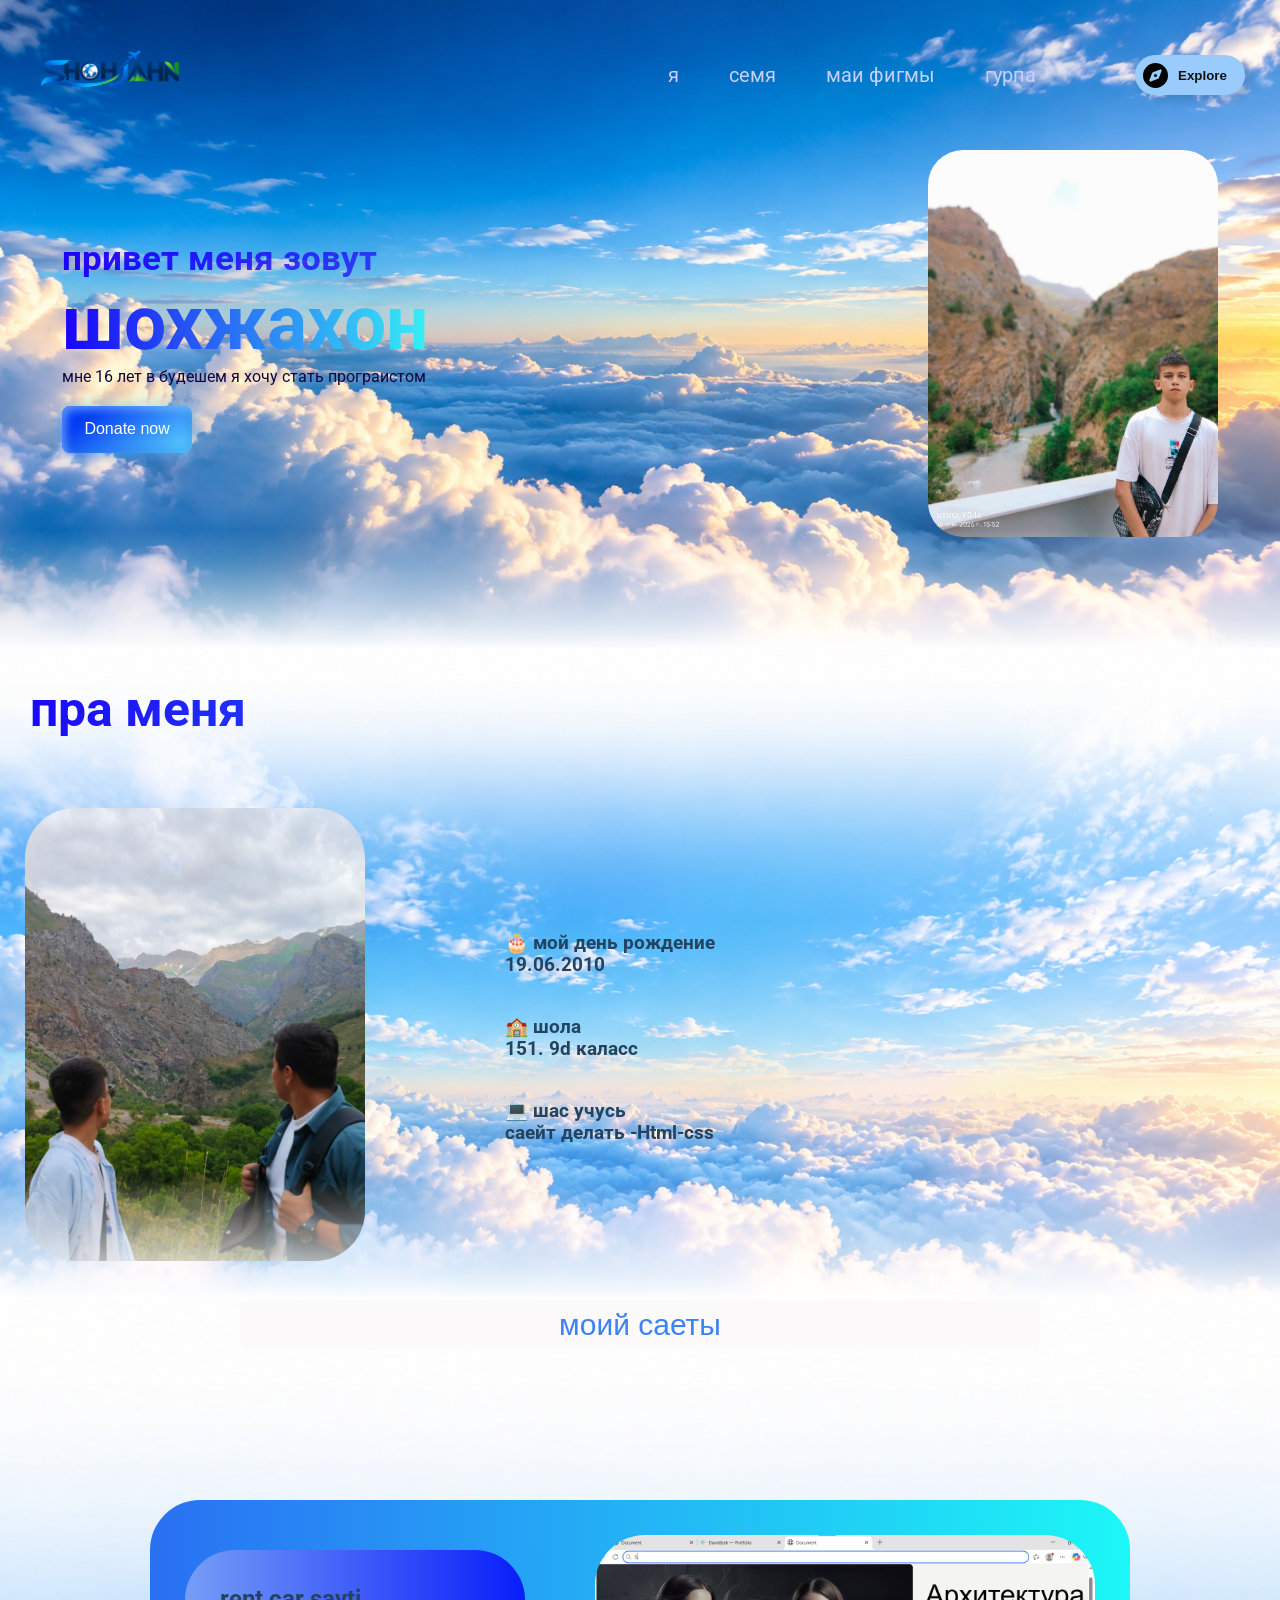
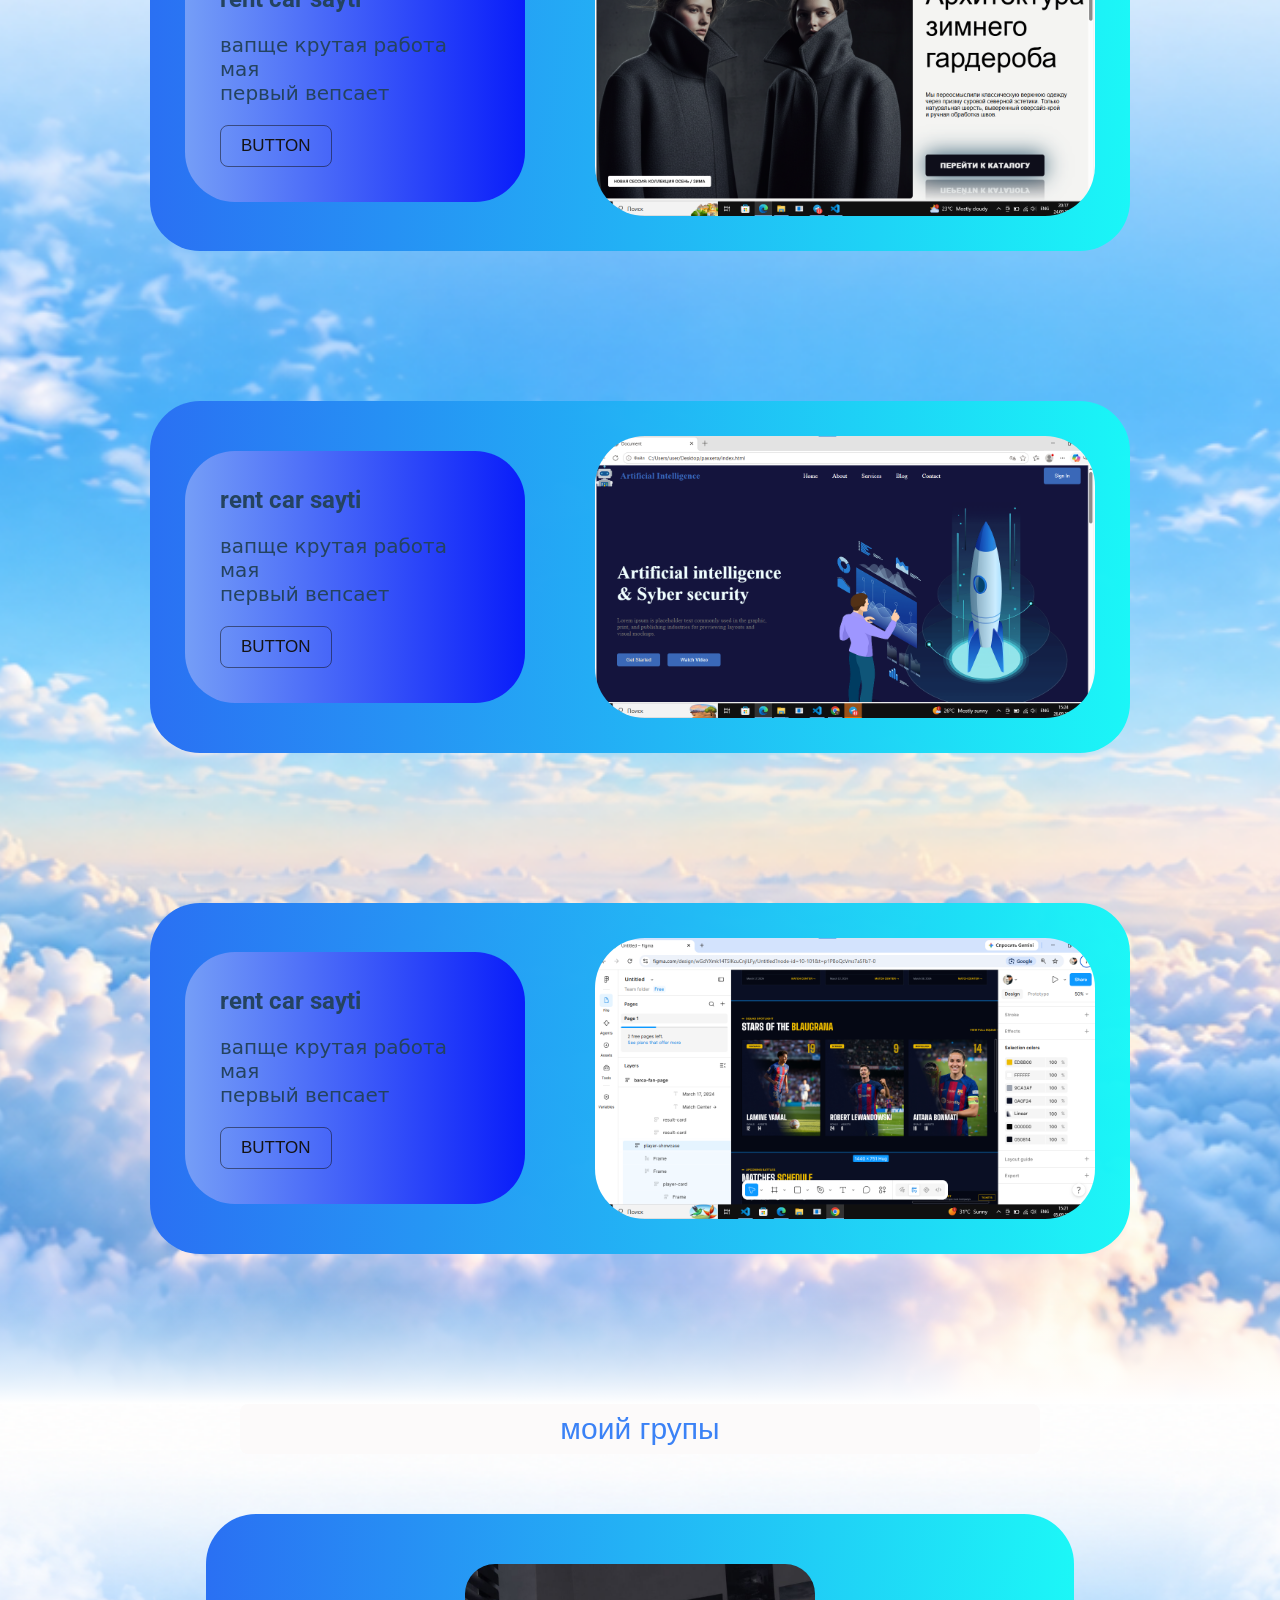
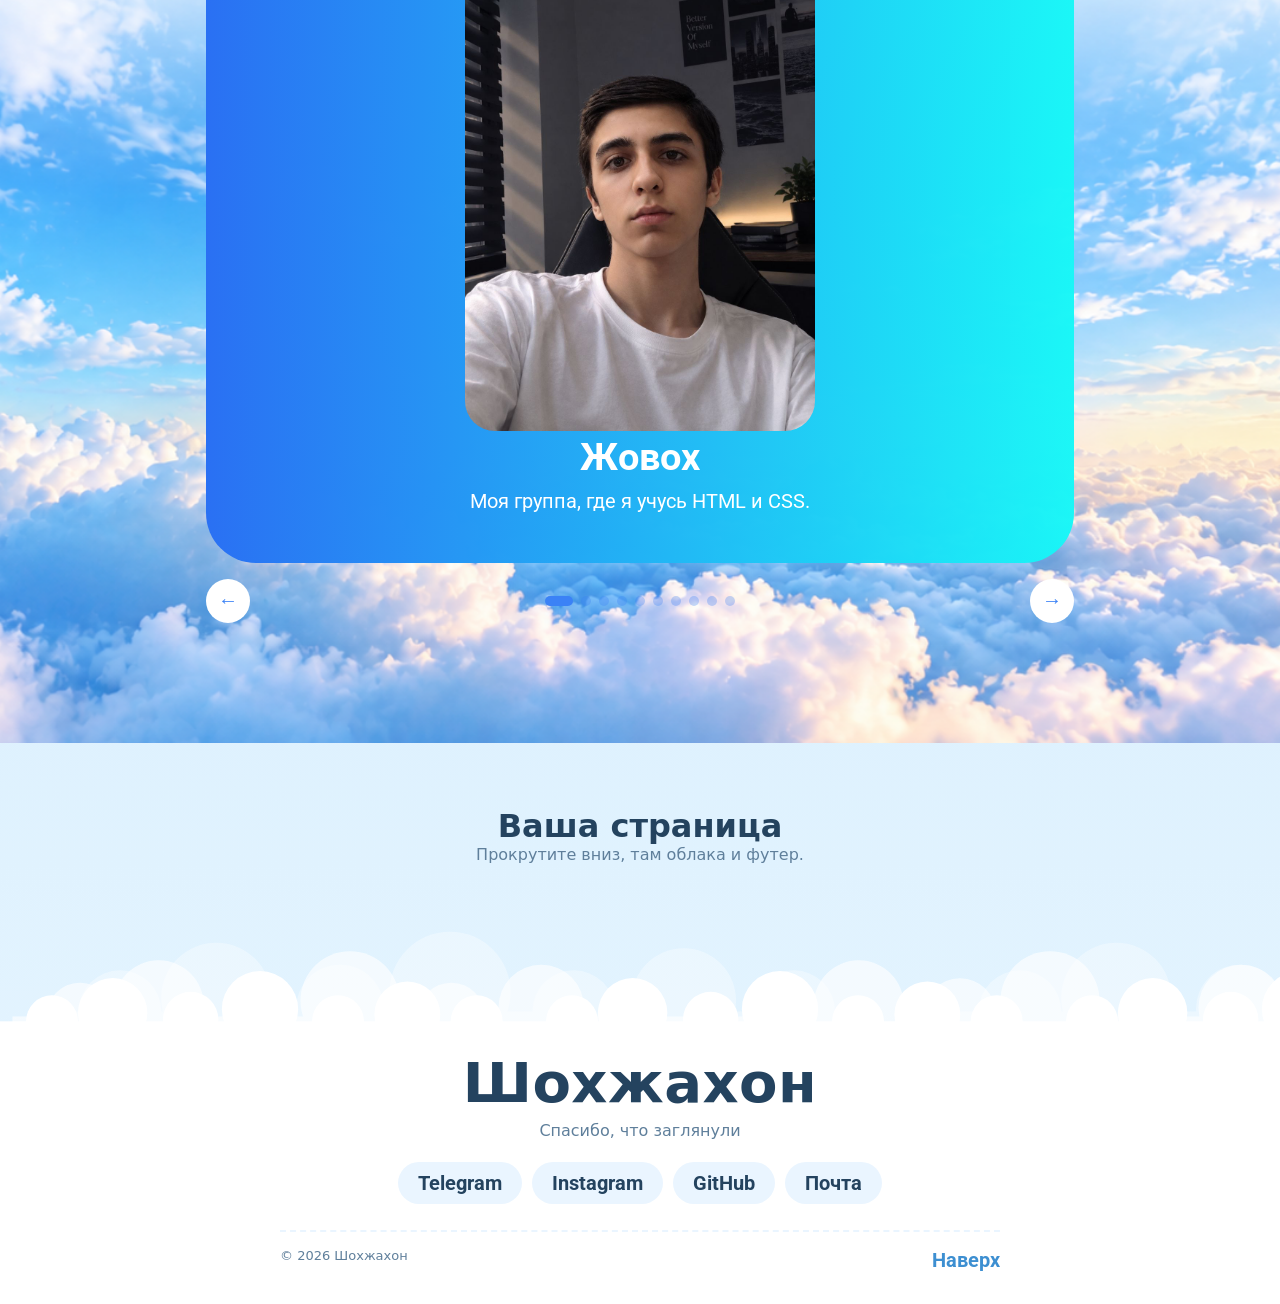
==== index.html @ 68c16353 "file" ====
<!doctype html>
<html lang="en">
  <head>
    <meta charset="UTF-8" />
    <meta name="viewport" content="width=device-width, initial-scale=1.0" />
    <title>Document</title>
    <link rel="stylesheet" href="./main.css" />
    <link rel="preconnect" href="https://fonts.googleapis.com" />
    <link rel="preconnect" href="https://fonts.gstatic.com" crossorigin />
    <link
      href="https://fonts.googleapis.com/css2?family=Basic&family=Montserrat:ital,wght@0,100..900;1,100..900&family=Roboto:ital,wght@0,100..900;1,100..900&family=Rubik:ital,wght@0,300..900;1,300..900&family=Tagesschrift&display=swap"
      rel="stylesheet"
    />
    <link href="https://unpkg.com/aos@2.3.1/dist/aos.css" rel="stylesheet" />
  </head>
  <body>
    <div class="fon">
      <header>
        <nav class="nav">
          <div class="contoiner">
            <div class="hdr__wrp">
              <img
                class="img__logo"
                src="./imges/ChatGPT Image 15 сент. 2026 г., 16_01_28.png"
                alt=""
              />
              <ul class="ul__wrp">
                <li><a href="#">я</a></li>
                <li><a href="#">семя</a></li>
                <li><a href="#">маи фигмы</a></li>
                <li><a href="#">гурпа</a></li>
              </ul>
              <!-- From Uiverse.io by vinodjangid07 -->
              <button class="btn">
                <svg
                  class="svgIcon"
                  viewBox="0 0 512 512"
                  height="1em"
                  xmlns="http://www.w3.org/2000/svg"
                >
                  <path
                    d="M256 512A256 256 0 1 0 256 0a256 256 0 1 0 0 512zm50.7-186.9L162.4 380.6c-19.4 7.5-38.5-11.6-31-31l55.5-144.3c3.3-8.5 9.9-15.1 18.4-18.4l144.3-55.5c19.4-7.5 38.5 11.6 31 31L325.1 306.7c-3.2 8.5-9.9 15.1-18.4 18.4zM288 256a32 32 0 1 0 -64 0 32 32 0 1 0 64 0z"
                  ></path>
                </svg>
                Explore
              </button>
            </div>
          </div>
        </nav>
      </header>
      <section>
        <div class="contoiner">
          <div class="hero">
            <div>
              <h2 class="h2_wrp">привет меня зовут</h2>
              <h1 class="h1_wrp">шохжахон</h1>
              <p class="p-r">мне 16 лет в будешем я хочу стать програистом</p>
              <!-- From Uiverse.io by Allyhere -->
              <button class="btn-donate">Donate now</button>
            </div>
            <div>
              <img class="ibg" src="./imges/bbbb.jpg" alt="" />
            </div>
          </div>
        </div>
      </section>
    </div>
    <section class="fon1">
      <div class="contoiner">
        <h1 class="wrp__h1">пра меня</h1>
        <div class="hero_wrp">
          <div>
            <img class="gh" src="./imges/kkkk.jpg" alt="" />
          </div>
          <div>
            <h2 class="wrp__h2" data-aos="fade-left">
              Привет! Меня зовут шохжахон, я ученик 10-д класса 151 школы.
              <br />
              Уже 3 месяца учусь программированию на PDP Junior и мечтаю <br />
              в будущем стать профессиональным программистом.
            </h2>
            <h3 class="pr" data-aos="fade-left">
              🎂 мой день рождение <br />
              19.06.2010
            </h3>
            <h3 class="pr" data-aos="fade-left">
              🏫 шола <br />
              151. 9d каласс
            </h3>
            <h3 class="pr" data-aos="fade-left">
              💻 шас учусь <br />
              саейт делать -Html-css
            </h3>
          </div>
        </div>
      </div>
    </section>
    <section class="fon2">
      <div class="contoiner">
        <center>
          <button class="h1__gg">моий саеты</button>
        </center>
        <div class="card1">
          <div class="fon8">
            <h2 class="h2__gg">rent car sayti</h2>
            <p class="p__rr">
              вапще крутая работа мая <br />
              первый вепсает
            </p>
            <!-- From Uiverse.io by zjssun -->
            <button class="btn2">Button</button>
          </div>
          <img class="img_k" src="./imges/ggggg.png" alt="" />
        </div>
        <div class="card1">
          <div class="fon8">
            <h2 class="h2__gg">rent car sayti</h2>
            <p class="p__rr">
              вапще крутая работа мая <br />
              первый вепсает
            </p>
            <!-- From Uiverse.io by zjssun -->
            <button class="btn2">Button</button>
          </div>
          <img class="img_k" src="./imges/hhh.png" alt="" />
        </div>
        <div class="card1">
          <div class="fon8">
            <h2 class="h2__gg">rent car sayti</h2>
            <p class="p__rr">
              вапще крутая работа мая <br />
              первый вепсает
            </p>
            <!-- From Uiverse.io by zjssun -->
            <button class="btn2">Button</button>
          </div>
          <img class="img_k" src="./imges/pppppp.png" alt="" />
        </div>
      </div>
    </section>
    <section class="fon3">
      <div class="contoiner">
        <div>
          <center>
            <button class="h1__gg">моий групы</button>
          </center>
        </div>

        <!-- СЛАЙДЕР -->
        <div class="grp" role="region" aria-label="Мои группы">
          <div class="grp-view" id="grpView">
            <div class="grp-track" id="grpTrack">
              <div class="grp-slide">
                <center>
                  <img class="img__pp" src="./imges/ggg.jpg" alt="" />

                  <h2>Жовох</h2>
                  <p>Моя группа, где я учусь HTML и CSS.</p>
                </center>
              </div>
              <div class="grp-slide">
                <center>
                  <img class="img__pp" src="./imges/iiiii.jpg" alt="" />
                  <h2>мухамадали</h2>
                  <p>Короткое опис</p>
                </center>
              </div>
              <div class="grp-slide">
                <center>
                  <img
                    class="img__pp"
                    src="./imges/IMG_20260926_154338.jpg"                    alt=""
                  />
                  <h2>довудбек</h2>
                  <p>Короткое описание группы.</p>
                </center>
              </div>

              <div class="grp-slide">
                <center>
                  <img
                    class="img__pp"
                    src="./imges/IMG_20260926_154706.jpg"
                    alt=""
                  />
                  <h2>шохрух</h2>
                  <p>Короткое описание группы.</p>
                </center>
              </div>
              <div class="grp-slide">
                <center>
                  <img
                    class="img__pp"
                    src="./imges/yyy.jpg"
                    alt=""
                  />
                  <h2>мухаадюсуф</h2>
                  <p>Короткое описание группы.</p>
                </center>
              </div>
              <div class="grp-slide">
                <center>
                  <img
                    class="img__pp"
                    src="./imges/IMG_20260926_154839.jpg"
                    alt=""
                  />
                  <h2>мухамадали</h2>
                  <p>Короткое описание группы.</p>
                </center>
              </div>
              <div class="grp-slide">
                <center>
                  <img
                    class="img__pp"
                    src="./imges/p.jpg"
                    alt=""
                  />
                  <h2>ботир</h2>
                  <p>Короткое описание группы.</p>
                </center>
              </div>
              <div class="grp-slide">
                <center>
                  <img
                    class="img__pp"
                    src="./imges/photo_2026-09-27_14-44-46.jpg"
                    alt=""
                  />
                  <h2>хуснида</h2>
                  <p>Короткое описание группы.</p>
                </center>
              </div>
              <div class="grp-slide">
                <center>
                  <img
                    class="img__pp"
                    src="./imges/зззз.jpg"
                    alt=""
                  />
                  <h2>сунадбек</h2>
                  <p>Короткое описание группы.</p>
                </center>
              </div>
              <div class="grp-slide">
                <center>
                  <img
                    class="img__pp"
                    src="./imges/image_2026-09-26_17-02-44.png"
                    alt=""
                  />
                  <h2>Ильйос</h2>
                  <p>Короткое описание группы.</p>
                </center>
              </div>
             
            </div>
          </div>
          <div class="grp-bar">
            <button class="grp-arr" id="grpPrev" aria-label="Назад">←</button>
            <div class="grp-dots" id="grpDots"></div>
            <button class="grp-arr" id="grpNext" aria-label="Вперёд">→</button>
          </div>
        </div>
      </div>
    </section>
    <main>
      <div>
        <h1>Ваша страница</h1>
        <p>Прокрутите вниз, там облака и футер.</p>
      </div>
    </main>

    <!-- ===== HTML ФУТЕРА (копируйте отсюда) ===== -->
    <footer class="cloud-footer">
      <div class="clouds" aria-hidden="true">
        <i class="c c1"></i><i class="c c2"></i><i class="c c3"></i>
      </div>
      <div class="body">
        <h2 class="name">Шохжахон</h2>
        <p class="tagline">Спасибо, что заглянули</p>
        <ul class="links">
          <li><a href="#">Telegram</a></li>
          <li><a href="#">Instagram</a></li>
          <li><a href="#">GitHub</a></li>
          <li><a href="#">Почта</a></li>
        </ul>
        <div class="copy">
          <span>© 2026 Шохжахон</span>
          <a
            href="#top"
            onclick="
              window.scrollTo({ top: 0, behavior: 'smooth' });
              return false;
            "
            >Наверх</a
          >
        </div>
      </div>
    </footer>
    <!-- ===== КОНЕЦ ===== -->
    <script src="https://unpkg.com/aos@2.3.1/dist/aos.js"></script>
    <script>
      AOS.init();
    </script>
    <script>
      const track = document.getElementById("grpTrack");
      const view = document.getElementById("grpView");
      const dotsEl = document.getElementById("grpDots");
      const n = track.children.length;
      let i = 0,
        timer;

      for (let k = 0; k < n; k++) {
        const b = document.createElement("button");
        b.className = "grp-dot";
        b.setAttribute("aria-label", "Слайд " + (k + 1));
        b.onclick = () => {
          go(k);
          play();
        };
        dotsEl.appendChild(b);
      }
      function go(k) {
        i = (k + n) % n;
        track.style.transform = "translateX(-" + i * 100 + "%)";
        [...dotsEl.children].forEach((d, j) =>
          d.setAttribute("aria-current", j === i),
        );
      }
      function play() {
        stop();
        timer = setInterval(() => go(i + 1), 5000);
      }
      function stop() {
        clearInterval(timer);
      }

      document.getElementById("grpPrev").onclick = () => {
        go(i - 1);
        play();
      };
      document.getElementById("grpNext").onclick = () => {
        go(i + 1);
        play();
      };
      view.addEventListener("mouseenter", stop);
      view.addEventListener("mouseleave", play);

      let x0 = null;
      view.addEventListener("pointerdown", (e) => (x0 = e.clientX));
      view.addEventListener("pointerup", (e) => {
        if (x0 === null) return;
        const d = e.clientX - x0;
        if (Math.abs(d) > 40) {
          go(i + (d < 0 ? 1 : -1));
          play();
        }
        x0 = null;
      });
      go(0);
      play();
    </script>
  </body>
</html>
---- main.css ----
* {
  padding: 0;
  margin: 0;
  box-sizing: border-box;
}

.contoiner {
  width: 100%;
  max-width: 1440px;
  margin: 0 auto;
}
a {
  text-decoration: none;
  color: rgb(199, 208, 250);
  font-size: 20px;
  font-family: "Roboto", sans-serif;
}
li {
  list-style-type: none;
}
.img__logo {
  width: 150px;
  border-radius: 50px;
  margin-left: 35px;
}
/* From Uiverse.io by vinodjangid07 */
.btn {
  width: 110px;
  height: 40px;
  display: flex;
  align-items: center;
  justify-content: flex-start;
  gap: 10px;
  background-color: rgb(153, 204, 252);
  border-radius: 30px;
  color: rgb(19, 19, 19);
  font-weight: 600;
  border: none;
  position: relative;
  cursor: pointer;
  transition-duration: 0.2s;
  box-shadow: 5px 5px 10px rgba(0, 0, 0, 0.116);
  padding-left: 8px;
  transition-duration: 0.5s;
  margin-right: 35px;
}

.svgIcon {
  height: 25px;
  transition-duration: 1.5s;
}

.bell path {
  fill: rgb(19, 19, 19);
}

.btn:hover {
  background-color: rgb(3, 141, 233);
  transition-duration: 0.5s;
}

.btn:active {
  transform: scale(0.97);
  transition-duration: 0.2s;
}

.btn:hover .svgIcon {
  transform: rotate(250deg);
  transition-duration: 1.5s;
}
.hdr__wrp {
  display: flex;
  justify-content: space-between;
  align-items: center;
}
.ul__wrp {
  padding-left: 30%;
  display: flex;
  gap: 50px;
}
.fon {
  height: 650px;
  background: url(./imges/ChatGPT\ Image\ 17\ сент.\ 2026\ г.\,\ 14_54_04.png)
    center / cover no-repeat;
  position: relative;
}

.fon::after {
  content: "";
  position: absolute;
  left: 0;
  right: 0;
  bottom: 0;
  height: 120px;
  background: linear-gradient(to bottom, transparent, #ffffff);
}

.ibg {
  width: 290px;
  border-radius: 35px;
  transition: 0.2s;
}
.ibg:hover {
  transform: scale(1.1);
  box-shadow: 10px 10px 50px black;
}
.hero {
  display: flex;
  justify-content: center;
  gap: 500px;
  align-items: center;
}
.h2_wrp {
  font-family: "Roboto", sans-serif;
  font-size: 35px;
  background: linear-gradient(to left, hsla(245, 97%, 50%, 0.63), #1b03f8);
  -webkit-background-clip: text;
  -webkit-text-fill-color: transparent;
}
.h1_wrp {
  background: linear-gradient(to left, #38eff5, #1b03f8);
  -webkit-background-clip: text;
  -webkit-text-fill-color: transparent;
  font-family: "Roboto", sans-serif;
  font-size: 75px;
}
.p-r {
  color: rgb(14, 6, 61);
  font-family: "Roboto", sans-serif;
}
/* From Uiverse.io by Allyhere */
.btn-donate {
  --clr-font-main: hsla(0 0% 20% / 100);
  --btn-bg-1: hsla(194 100% 69% / 1);
  --btn-bg-2: rgb(4, 60, 243);
  --btn-bg-color: hsla(360 100% 100% / 1);
  --radii: 0.5em;
  cursor: pointer;
  padding: 0.9em 1.4em;
  margin-top: 20px;
  min-width: 120px;
  min-height: 44px;
  font-size: var(--size, 1rem);
  font-weight: 500;
  transition: 0.8s;
  background-size: 280% auto;
  background-image: linear-gradient(
    325deg,
    var(--btn-bg-2) 0%,
    var(--btn-bg-1) 55%,
    var(--btn-bg-2) 90%
  );
  border: none;
  border-radius: var(--radii);
  color: var(--btn-bg-color);
  box-shadow:
    0px 0px 20px rgba(71, 184, 255, 0.5),
    0px 5px 5px -1px rgba(58, 125, 233, 0.25),
    inset 4px 4px 8px rgba(175, 230, 255, 0.5),
    inset -4px -4px 8px rgba(19, 95, 216, 0.35);
}

.btn-donate:hover {
  background-position: right top;
}

.btn-donate:is(:focus, :focus-visible, :active) {
  outline: none;
  box-shadow:
    0 0 0 3px var(--btn-bg-color),
    0 0 0 6px var(--btn-bg-2);
}

@media (prefers-reduced-motion: reduce) {
  .btn-donate {
    transition: linear;
  }
}
.gh {
  width: 340px;
  border-radius: 50px;
  transition: 0.2s;
}
.gh:hover {
  transform: scale(1.1);
  box-shadow: 10px 10px 50px black;
}
.hero_wrp {
  display: flex;
  justify-content: center;
  margin-top: 70px;
  gap: 140px;
  font-family: "Roboto", sans-serif;
}
.pr {
  padding-top: 40px;
}
.wrp__h1 {
  padding-top: 30px;
  padding-left: 30px;
  font-size: 50px;
  font-family: "Roboto", sans-serif;
  background: linear-gradient(to left, #38eff5, #1b03f8);
  -webkit-background-clip: text;
  -webkit-text-fill-color: transparent;
  font-family: "Roboto", sans-serif;
}
.fon1 {
  height: 650px;
  background: url(./imges/ChatGPT\ Image\ 20\ сент.\ 2026\ г.\,\ 17_17_56.png)
    center / cover no-repeat;
  position: relative;
}

.fon1::after {
  content: "";
  position: absolute;
  left: 0;
  right: 0;
  bottom: 0;
  height: 120px;
  background: linear-gradient(to bottom, transparent, #ffffff);
}
.fon2 {
  height: 800%;

  background: url(./imges/ChatGPT\ Image\ 20\ сент.\ 2026\ г.\,\ 17_17_56.png)
    center / cover no-repeat;
  position: relative;
}

.fon2::after {
  content: "";
  position: absolute;
  left: 0;
  right: 0;
  bottom: 0;
  height: 120px;
  background: linear-gradient(to bottom, transparent, #ffffff);
}

/* From Uiverse.io by zjssun */
.btn2 {
  padding: 10px 20px;
  text-transform: uppercase;
  border-radius: 8px;
  font-size: 17px;
  font-weight: 500;
  color: #131212fd;
  text-shadow: none;
  background: transparent;
  cursor: pointer;
  box-shadow: transparent;
  border: 1px solid #0e0d0d80;
  transition: 0.5s ease;
  user-select: none;
}

.btn2:hover,
:focus {
  color: #f7f4f488;
  background: #008cff;
  border: 1px solid #008cff;
  text-shadow:
    0 0 5px #fcf9f9,
    0 0 10px #fdfcfc,
    0 0 20px #ffffff;
  box-shadow:
    0 0 5px #008cff,
    0 0 20px #008cff,
    0 0 50px #008cff,
    0 0 100px #008cff;
}
.h1__gg {
  /* From Uiverse.io by Mhyar-nsi */
  font-size: 30px;
  background-color: #fcfafa;
  color: #3b82f6;
  border: none;
  cursor: pointer;
  border-radius: 8px;
  width: 800px;
  height: 50px;
  transition: 0.3s;
}

.h1__gg:hover {
  background-color: #3b82f6;
  box-shadow: 5px 5px 0 5px #3b83f694;
  color: #fff;
}

.card1 {
  display: flex;
  align-items: center;
  justify-content: center;
  gap: 70px;
  margin-top: 80px;
  background-color: #008cff;
  padding: 50px;
  margin: 150px;
  border-radius: 50px;
  transition: 0.3s;
  background: linear-gradient(to left, #18f7f7fa, #2a70f3);
  padding: 35px;
  border-radius: 50px;
}
.card1:hover {
  transform: scale(1.1);
  box-shadow: 5px 10px 50px rgb(2, 6, 247);
}

.img_k {
  width: 55%;
  border-radius: 50px;
}

.p__rr {
  padding: 20px 0 20px;
  font-size: 20px;
}
.fon8 {
  background: linear-gradient(to right, #759ef7, #0818faf6);
  padding: 35px;
  border-radius: 50px;
}
.ii {
  width: 300px;
  border-radius: 30px;
  transition: 0.3s;
}
.ii:hover {
  transform: scale(1.1);
  box-shadow: 5px 10px 50px black;
}
.hero__ddd {
  display: flex;
  flex-wrap: wrap;
  justify-content: space-evenly;
}
.card2 {
  padding-top: 30px;
}
.h2__gg {
  font-family: "Roboto", sans-serif;
}
.fon3 {
  height: 800%;

  background: url(./imges/ChatGPT\ Image\ 20\ сент.\ 2026\ г.\,\ 17_17_56.png)
    center / cover no-repeat;
  position: relative;
}
:root {
  --sky-top: #a9d8f7;
  --sky-bottom: #e6f5ff;
  --cloud: #ffffff;
  --ink: #24435f;
  --muted: #5f7f9b;
  --accent: #3d8fd1;
  --pill: #eaf5ff;
}
@media (prefers-color-scheme: dark) {
  :root {
    --sky-top: #0f1b30;
    --sky-bottom: #1a2d4b;
    --cloud: #26395a;
    --ink: #e8f1fc;
    --muted: #a3b8d3;
    --accent: #8cc4f5;
    --pill: #31466b;
  }
}

* {
  box-sizing: border-box;
}
body {
  margin: 0;
  min-height: 100vh;
  display: flex;
  flex-direction: column;
  font-family: "Nunito", "Trebuchet MS", system-ui, sans-serif;
  background: linear-gradient(var(--sky-top), var(--sky-bottom));
  color: var(--ink);
}
main {
  flex: 1;
  display: grid;
  place-items: center;
  padding: 64px 24px;
  text-align: center;
}
main p {
  color: var(--muted);
}

/* ===== ФУТЕР ===== */
.cloud-footer {
  position: relative;
}

/* Слои облаков */
.clouds {
  position: relative;
  height: 110px;
  overflow: hidden;
}
.c {
  position: absolute;
  left: 0;
  right: 0;
  bottom: -1px;
  background: var(--cloud);
  --tile: url("data:image/svg+xml,%3Csvg xmlns='http://www.w3.org/2000/svg' viewBox='0 0 600 80'%3E%3Cg%3E%3Ccircle cx='60' cy='60' r='30'/%3E%3Ccircle cx='130' cy='50' r='40'/%3E%3Ccircle cx='220' cy='58' r='32'/%3E%3Ccircle cx='300' cy='46' r='44'/%3E%3Ccircle cx='390' cy='60' r='30'/%3E%3Ccircle cx='470' cy='52' r='38'/%3E%3Ccircle cx='550' cy='60' r='30'/%3E%3Crect y='60' width='600' height='20'/%3E%3C/g%3E%3C/svg%3E");
  -webkit-mask: var(--tile) repeat-x 0 100% / var(--w) var(--h);
  mask: var(--tile) repeat-x 0 100% / var(--w) var(--h);
  height: var(--h);
  animation: drift var(--t) linear infinite;
}
.c1 {
  --w: 900px;
  --h: 110px;
  --t: 90s;
  opacity: 0.35;
}
.c2 {
  --w: 700px;
  --h: 90px;
  --t: 60s;
  opacity: 0.65;
  animation-direction: reverse;
}
.c3 {
  --w: 520px;
  --h: 70px;
  --t: 40s;
  opacity: 1;
}
@keyframes drift {
  to {
    -webkit-mask-position: var(--w) 100%;
    mask-position: var(--w) 100%;
  }
}

/* Тело футера */
.body {
  background: var(--cloud);
  padding: 12px 24px calc(32px + env(safe-area-inset-bottom, 0px));
  text-align: center;
}
.name {
  margin: 0;
  font-weight: 800;
  letter-spacing: 0.5px;
  font-size: clamp(32px, 7vw, 56px);
  color: var(--ink);
}
.tagline {
  margin: 6px 0 22px;
  color: var(--muted);
}
.links {
  display: flex;
  flex-wrap: wrap;
  gap: 10px;
  justify-content: center;
  margin: 0 0 26px;
  padding: 0;
  list-style: none;
}
.links a {
  display: inline-block;
  padding: 9px 20px;
  border-radius: 999px;
  background: var(--pill);
  color: var(--ink);
  text-decoration: none;
  font-weight: 700;
  transition:
    transform 0.2s,
    background 0.2s,
    color 0.2s;
}
.links a:hover,
.links a:focus-visible {
  background: var(--accent);
  color: #fff;
  transform: translateY(-3px);
  outline: none;
}
.copy {
  max-width: 720px;
  margin: 0 auto;
  padding-top: 16px;
  border-top: 2px dashed var(--pill);
  display: flex;
  justify-content: space-between;
  gap: 12px;
  flex-wrap: wrap;
  font-size: 13px;
  color: var(--muted);
}
.copy a {
  color: var(--accent);
  text-decoration: none;
  font-weight: 700;
}
.copy a:hover {
  text-decoration: underline;
}

@media (prefers-reduced-motion: reduce) {
  .c {
    animation: none;
  }
}
.fon3 {
  padding-bottom: 120px;
}

.grp {
  max-width: 900px;
  margin: 60px auto 0;
  padding: 0 16px;
}
.grp-view {
  overflow: hidden;
  border-radius: 50px;
  touch-action: pan-y;
}
.grp-track {
  display: flex;
  transition: transform 0.5s ease;
}
.grp-slide {
  flex: 0 0 100%;
  min-height: 340px;
  padding: 50px;
  display: flex;
  flex-direction: column;
  justify-content: flex-end;
  color: #fff;
  font-family: "Roboto", sans-serif;
  background: linear-gradient(to left, #18f7f7fa, #2a70f3);
}
.grp-slide:nth-child(2) {
  background: linear-gradient(to left, #759ef7, #0818faf6);
}
.grp-slide:nth-child(3) {
  background: linear-gradient(to left, #38eff5, #1b03f8);
}
.grp-slide h2 {
  font-size: 38px;
  margin-bottom: 10px;
}
.grp-slide p {
  font-size: 20px;
  max-width: 44ch;
}

.grp-bar {
  display: flex;
  align-items: center;
  justify-content: space-between;
  margin-top: 16px;
}
.grp-arr {
  width: 44px;
  height: 44px;
  border-radius: 50%;
  border: none;
  background: #fff;
  color: #3b82f6;
  font-size: 20px;
  cursor: pointer;
  transition: 0.3s;
}
.grp-arr:hover {
  background: #3b82f6;
  color: #fff;
}
.grp-dots {
  display: flex;
  gap: 8px;
}
.grp-dot {
  width: 10px;
  height: 10px;
  border-radius: 5px;
  border: none;
  padding: 0;
  background: #3b82f6;
  opacity: 0.3;
  cursor: pointer;
  transition: 0.3s;
}
.grp-dot[aria-current="true"] {
  width: 28px;
  opacity: 1;
}
.img__pp{
 
  width: 350px;
 border-radius: 30px;
}
.grp-slide:nth-child(3n + 2) { background: linear-gradient(to left, #759ef7, #0818faf6); }
.grp-slide:nth-child(3n) { background: linear-gradient(to left, #38eff5, #1b03f8); }
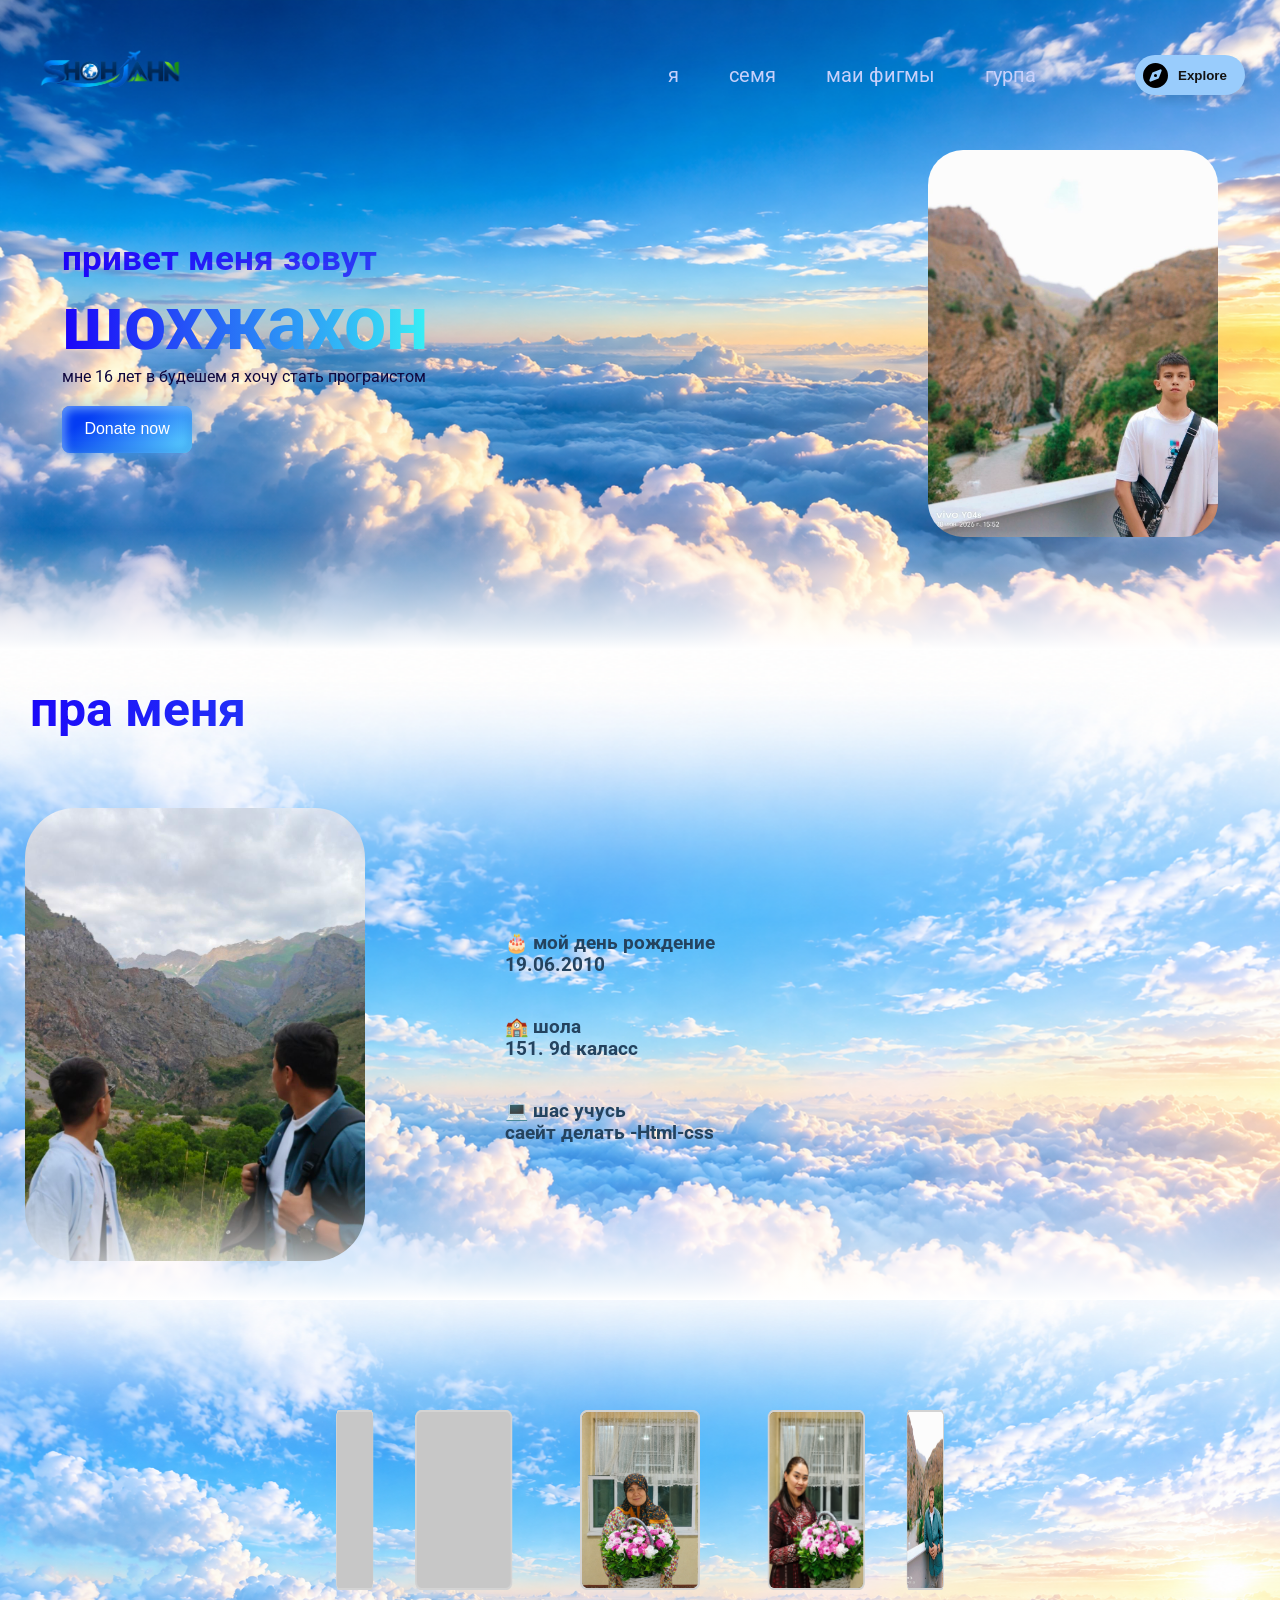
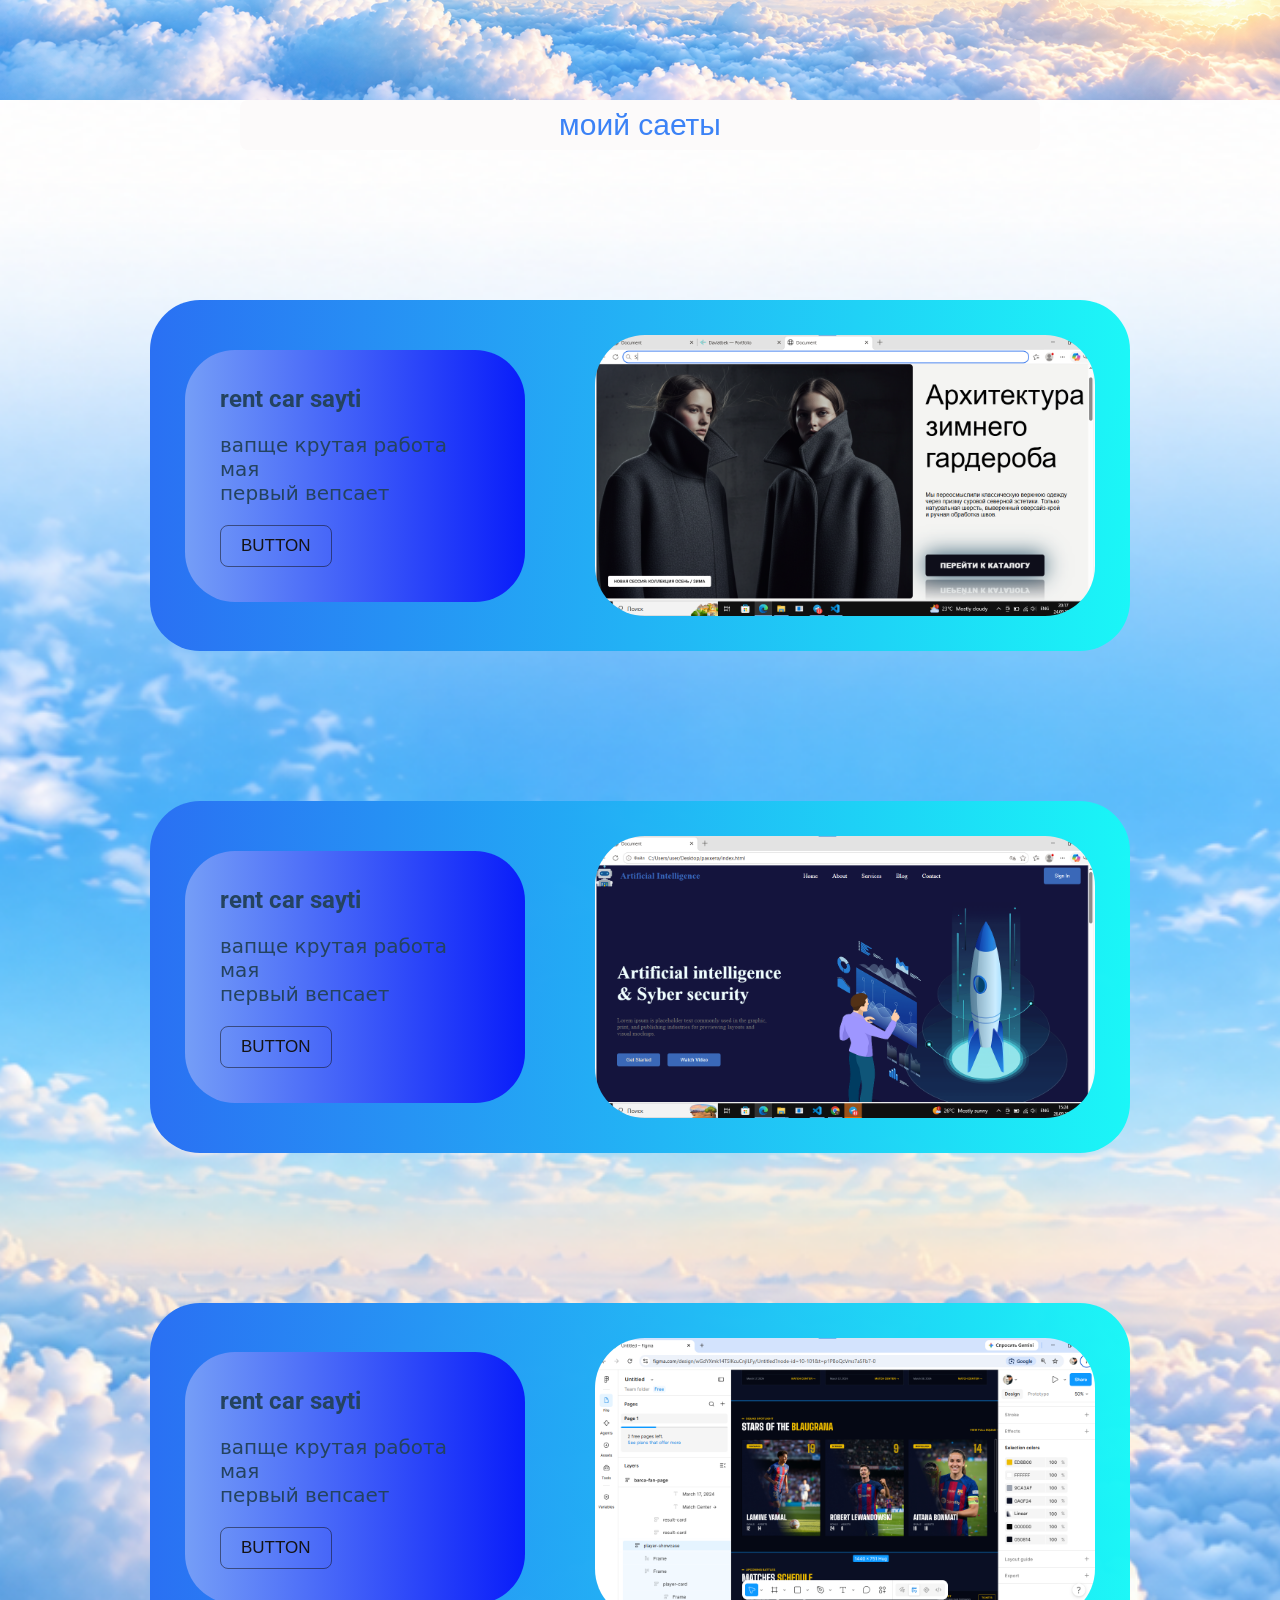
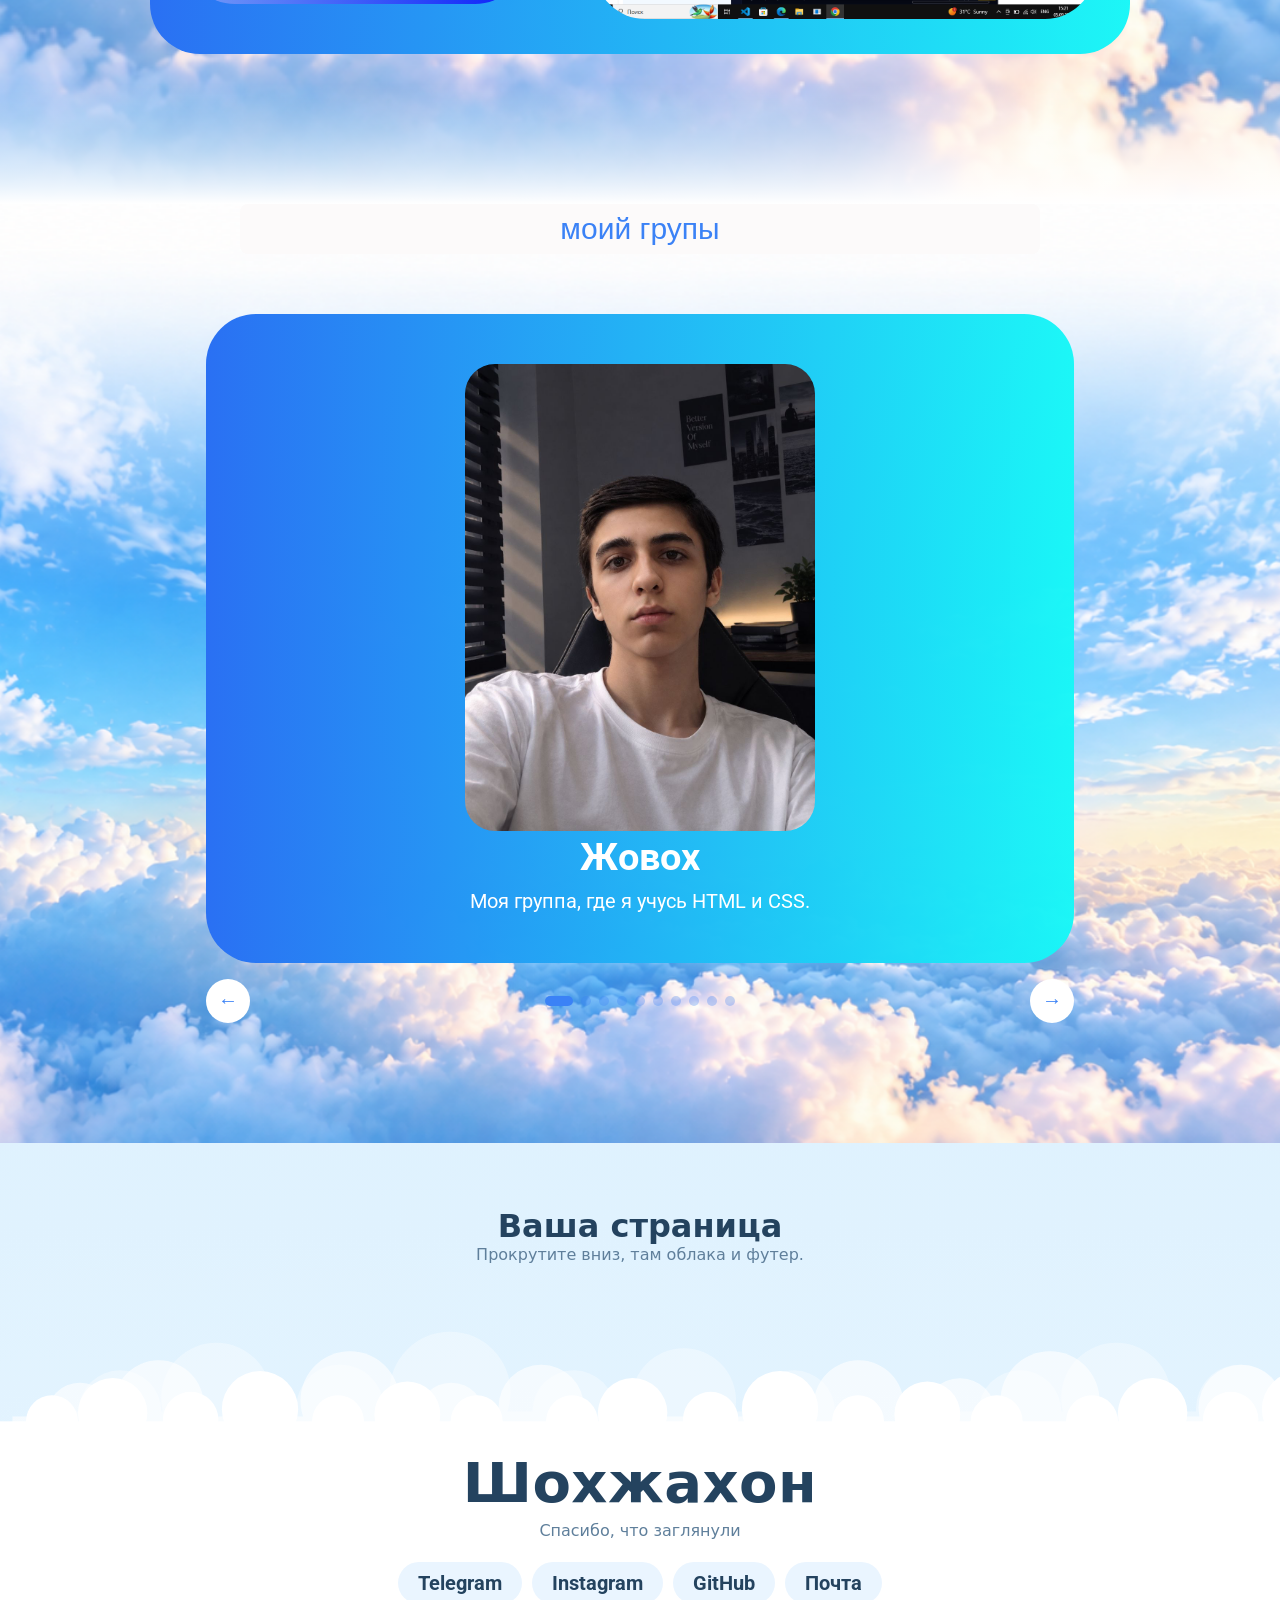
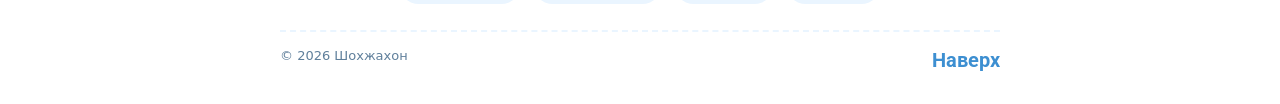
==== commit 95fb8883: "update" ====
--- a/index.html
+++ b/index.html
@@ -4,6 +4,7 @@
     <meta charset="UTF-8" />
     <meta name="viewport" content="width=device-width, initial-scale=1.0" />
     <title>Document</title>
+
     <link rel="stylesheet" href="./main.css" />
     <link rel="preconnect" href="https://fonts.googleapis.com" />
     <link rel="preconnect" href="https://fonts.gstatic.com" crossorigin />
@@ -16,37 +17,35 @@
   <body>
     <div class="fon">
       <header>
-        <nav class="nav">
-          <div class="contoiner">
-            <div class="hdr__wrp">
-              <img
-                class="img__logo"
-                src="./imges/ChatGPT Image 15 сент. 2026 г., 16_01_28.png"
-                alt=""
-              />
-              <ul class="ul__wrp">
-                <li><a href="#">я</a></li>
-                <li><a href="#">семя</a></li>
-                <li><a href="#">маи фигмы</a></li>
-                <li><a href="#">гурпа</a></li>
-              </ul>
-              <!-- From Uiverse.io by vinodjangid07 -->
-              <button class="btn">
-                <svg
-                  class="svgIcon"
-                  viewBox="0 0 512 512"
-                  height="1em"
-                  xmlns="http://www.w3.org/2000/svg"
-                >
-                  <path
-                    d="M256 512A256 256 0 1 0 256 0a256 256 0 1 0 0 512zm50.7-186.9L162.4 380.6c-19.4 7.5-38.5-11.6-31-31l55.5-144.3c3.3-8.5 9.9-15.1 18.4-18.4l144.3-55.5c19.4-7.5 38.5 11.6 31 31L325.1 306.7c-3.2 8.5-9.9 15.1-18.4 18.4zM288 256a32 32 0 1 0 -64 0 32 32 0 1 0 64 0z"
-                  ></path>
-                </svg>
-                Explore
-              </button>
-            </div>
-          </div>
-        </nav>
+        <div class="contoiner">
+          <div class="hdr__wrp">
+            <img
+              class="img__logo"
+              src="./imges/ChatGPT Image 15 сент. 2026 г., 16_01_28.png"
+              alt=""
+            />
+            <ul class="ul__wrp">
+              <li><a href="#">я</a></li>
+              <li><a href="#">семя</a></li>
+              <li><a href="#">маи фигмы</a></li>
+              <li><a href="#">гурпа</a></li>
+            </ul>
+            <!-- From Uiverse.io by vinodjangid07 -->
+            <button class="btn">
+              <svg
+                class="svgIcon"
+                viewBox="0 0 512 512"
+                height="1em"
+                xmlns="http://www.w3.org/2000/svg"
+              >
+                <path
+                  d="M256 512A256 256 0 1 0 256 0a256 256 0 1 0 0 512zm50.7-186.9L162.4 380.6c-19.4 7.5-38.5-11.6-31-31l55.5-144.3c3.3-8.5 9.9-15.1 18.4-18.4l144.3-55.5c19.4-7.5 38.5 11.6 31 31L325.1 306.7c-3.2 8.5-9.9 15.1-18.4 18.4zM288 256a32 32 0 1 0 -64 0 32 32 0 1 0 64 0z"
+                ></path>
+              </svg>
+              Explore
+            </button>
+          </div>
+        </div>
       </header>
       <section>
         <div class="contoiner">
@@ -95,6 +94,28 @@
         </div>
       </div>
     </section>
+    <section class="fon4">
+      <div class="contoiner">
+        <!-- From Uiverse.io by musashi-13 --> 
+        <div class="card-3d">
+          <div>  <img class="img__ff" src="./ChatGPT Image 9 окт. 2026 г., 17_29_18.png" alt=""> </div>
+          <div>
+            <img class="img__ff" src="./ChatGPT Image 9 окт. 2026 г., 17_34_10.png" alt="">
+          </div>
+          <div><img class="img__ff" src="./kkkkkkk.jpg" alt=""></div>
+          <div><img class="img__ff" src="./ppppppp.jpg" alt=""></div>
+          <div><img class="img__ff" src="./gggg.jpg" alt=""></div>
+          <div> <img class="img__ff" src="./zzzzzz.jpg" alt=""></div>
+          <div>
+
+          </div>
+          <div></div>
+          <div></div>
+          <div></div>
+        </div>
+
+      </div>
+    </section>
     <section class="fon2">
       <div class="contoiner">
         <center>
@@ -108,9 +129,25 @@
               первый вепсает
             </p>
             <!-- From Uiverse.io by zjssun -->
-            <button class="btn2">Button</button>
+            <a href="https://inp-iota.vercel.app/">
+              <button class="btn2">Button</button>
+            </a>
           </div>
           <img class="img_k" src="./imges/ggggg.png" alt="" />
+        </div>
+        <div class="card1">
+          <div class="fon8">
+            <h2 class="h2__gg">rent car sayti</h2>
+            <p class="p__rr">
+              вапще крутая работа мая <br />
+              первый вепсает
+            </p>
+            <!-- From Uiverse.io by zjssun -->
+            <a href="https://raceta-32mz.vercel.app/-0">
+              <button class="btn2">Button</button>
+            </a>
+          </div>
+          <img class="img_k" src="./imges/hhh.png" alt="" />
         </div>
         <div class="card1">
           <div class="fon8">
@@ -122,22 +159,11 @@
             <!-- From Uiverse.io by zjssun -->
             <button class="btn2">Button</button>
           </div>
-          <img class="img_k" src="./imges/hhh.png" alt="" />
-        </div>
-        <div class="card1">
-          <div class="fon8">
-            <h2 class="h2__gg">rent car sayti</h2>
-            <p class="p__rr">
-              вапще крутая работа мая <br />
-              первый вепсает
-            </p>
-            <!-- From Uiverse.io by zjssun -->
-            <button class="btn2">Button</button>
-          </div>
           <img class="img_k" src="./imges/pppppp.png" alt="" />
         </div>
       </div>
     </section>
+
     <section class="fon3">
       <div class="contoiner">
         <div>
@@ -145,8 +171,6 @@
             <button class="h1__gg">моий групы</button>
           </center>
         </div>
-
-        <!-- СЛАЙДЕР -->
         <div class="grp" role="region" aria-label="Мои группы">
           <div class="grp-view" id="grpView">
             <div class="grp-track" id="grpTrack">
@@ -169,7 +193,8 @@
                 <center>
                   <img
                     class="img__pp"
-                    src="./imges/IMG_20260926_154338.jpg"                    alt=""
+                    src="./imges/IMG_20260926_154338.jpg"
+                    alt=""
                   />
                   <h2>довудбек</h2>
                   <p>Короткое описание группы.</p>
@@ -189,11 +214,7 @@
               </div>
               <div class="grp-slide">
                 <center>
-                  <img
-                    class="img__pp"
-                    src="./imges/yyy.jpg"
-                    alt=""
-                  />
+                  <img class="img__pp" src="./imges/yyy.jpg" alt="" />
                   <h2>мухаадюсуф</h2>
                   <p>Короткое описание группы.</p>
                 </center>
@@ -211,11 +232,7 @@
               </div>
               <div class="grp-slide">
                 <center>
-                  <img
-                    class="img__pp"
-                    src="./imges/p.jpg"
-                    alt=""
-                  />
+                  <img class="img__pp" src="./imges/p.jpg" alt="" />
                   <h2>ботир</h2>
                   <p>Короткое описание группы.</p>
                 </center>
@@ -233,11 +250,7 @@
               </div>
               <div class="grp-slide">
                 <center>
-                  <img
-                    class="img__pp"
-                    src="./imges/зззз.jpg"
-                    alt=""
-                  />
+                  <img class="img__pp" src="./imges/зззз.jpg" alt="" />
                   <h2>сунадбек</h2>
                   <p>Короткое описание группы.</p>
                 </center>
@@ -253,7 +266,6 @@
                   <p>Короткое описание группы.</p>
                 </center>
               </div>
-             
             </div>
           </div>
           <div class="grp-bar">
@@ -304,13 +316,12 @@
       AOS.init();
     </script>
     <script>
-      const track = document.getElementById("grpTrack");
-      const view = document.getElementById("grpView");
-      const dotsEl = document.getElementById("grpDots");
+      const track = document.getElementById("grpTrack"),
+        view = document.getElementById("grpView"),
+        dotsEl = document.getElementById("grpDots");
       const n = track.children.length;
       let i = 0,
         timer;
-
       for (let k = 0; k < n; k++) {
         const b = document.createElement("button");
         b.className = "grp-dot";
@@ -335,7 +346,6 @@
       function stop() {
         clearInterval(timer);
       }
-
       document.getElementById("grpPrev").onclick = () => {
         go(i - 1);
         play();
@@ -346,9 +356,10 @@
       };
       view.addEventListener("mouseenter", stop);
       view.addEventListener("mouseleave", play);
-
       let x0 = null;
-      view.addEventListener("pointerdown", (e) => (x0 = e.clientX));
+      view.addEventListener("pointerdown", (e) => {
+        x0 = e.clientX;
+      });
       view.addEventListener("pointerup", (e) => {
         if (x0 === null) return;
         const d = e.clientX - x0;
@@ -360,6 +371,27 @@
       });
       go(0);
       play();
+      const cur = document.getElementById("grpCursor");
+      let mx = 0,
+        my = 0,
+        cx = 0,
+        cy = 0;
+      view.addEventListener("mouseenter", () => cur.classList.add("show"));
+      view.addEventListener("mouseleave", () =>
+        cur.classList.remove("show", "down"),
+      );
+      view.addEventListener("mousemove", (e) => {
+        mx = e.clientX;
+        my = e.clientY;
+      });
+      view.addEventListener("pointerdown", () => cur.classList.add("down"));
+      window.addEventListener("pointerup", () => cur.classList.remove("down"));
+      (function f() {
+        cx += (mx - cx) * 0.18;
+        cy += (my - cy) * 0.18;
+        cur.style.transform = "translate(" + cx + "px," + cy + "px)";
+        requestAnimationFrame(f);
+      })();
     </script>
   </body>
 </html>
--- a/main.css
+++ b/main.css
@@ -222,7 +222,7 @@
   background: linear-gradient(to bottom, transparent, #ffffff);
 }
 .fon2 {
-  height: 800%;
+  height: 600%;
 
   background: url(./imges/ChatGPT\ Image\ 20\ сент.\ 2026\ г.\,\ 17_17_56.png)
     center / cover no-repeat;
@@ -600,10 +600,242 @@
   width: 28px;
   opacity: 1;
 }
-.img__pp{
- 
+.img__pp {
   width: 350px;
- border-radius: 30px;
-}
-.grp-slide:nth-child(3n + 2) { background: linear-gradient(to left, #759ef7, #0818faf6); }
-.grp-slide:nth-child(3n) { background: linear-gradient(to left, #38eff5, #1b03f8); }+  border-radius: 30px;
+}
+.grp-slide:nth-child(3n + 2) {
+  background: linear-gradient(to left, #759ef7, #0818faf6);
+}
+.grp-slide:nth-child(3n) {
+  background: linear-gradient(to left, #38eff5, #1b03f8);
+}
+
+.sites {
+  max-width: 900px;
+  margin: 40px auto;
+  padding: 0 16px;
+  font-family: system-ui, sans-serif;
+}
+.sites h2 {
+  text-align: center;
+  margin-bottom: 20px;
+}
+
+.carousel {
+  position: relative;
+  overflow: hidden;
+  border-radius: 18px;
+  background: #111;
+}
+.track {
+  display: flex;
+  transition: transform 0.5s ease;
+}
+.slide {
+  min-width: 100%;
+  position: relative;
+}
+.slide img {
+  width: 100%;
+  aspect-ratio: 16/9;
+  object-fit: cover;
+  display: block;
+  background: #222;
+}
+
+.caption {
+  position: absolute;
+  left: 0;
+  right: 0;
+  bottom: 0;
+  padding: 40px 20px 18px;
+  background: linear-gradient(transparent, rgba(0, 0, 0, 0.85));
+  color: #fff;
+}
+.caption h3 {
+  margin: 0 0 4px;
+  font-size: 1.3rem;
+}
+.caption p {
+  margin: 0 0 10px;
+  opacity: 0.85;
+}
+.caption a {
+  display: inline-block;
+  background: #fff;
+  color: #111;
+  padding: 8px 16px;
+  border-radius: 999px;
+  text-decoration: none;
+  font-weight: 600;
+}
+
+.nav {
+  position: absolute;
+  top: 50%;
+  transform: translateY(-50%);
+  width: 44px;
+  height: 44px;
+  border: 0;
+  border-radius: 50%;
+  background: rgba(255, 255, 255, 0.9);
+  font-size: 22px;
+  cursor: pointer;
+}
+.nav:focus-visible,
+.dots button:focus-visible {
+  outline: 3px solid #4da3ff;
+}
+.prev {
+  left: 12px;
+}
+.next {
+  right: 12px;
+}
+
+.dots {
+  display: flex;
+  justify-content: center;
+  gap: 8px;
+  margin-top: 14px;
+}
+.dots button {
+  width: 10px;
+  height: 10px;
+  border-radius: 50%;
+  border: 0;
+  background: #bbb;
+  cursor: pointer;
+  padding: 0;
+}
+.dots button.active {
+  background: #111;
+  width: 26px;
+  border-radius: 6px;
+}
+
+@media (prefers-reduced-motion: reduce) {
+  .track {
+    transition: none;
+  }
+}
+
+.fon4 {
+  background: url(./imges/ChatGPT\ Image\ 20\ сент.\ 2026\ г.\,\ 17_17_56.png)
+    center / cover no-repeat;
+  position: relative;
+}
+
+/* From Uiverse.io by musashi-13 */
+@keyframes autoRun3d {
+  from {
+    transform: perspective(1000px) rotateY(-360deg);
+  }
+  to {
+    transform: perspective(1000px) rotateY(0deg);
+  }
+}
+
+@keyframes animateBrightness {
+  10% {
+    filter: brightness(1);
+  }
+  50% {
+    filter: brightness(0.2);
+  }
+  90% {
+    filter: brightness(1);
+  }
+}
+
+.card-3d {
+  margin: 0 auto;
+  position: relative;
+  width: 100%;
+  max-width: 300px;
+  height: 400px; 
+  transform-style: preserve-3d;
+  animation: autoRun3d 20s linear infinite;
+  will-change: transform;
+}
+
+.card-3d div {
+  position: absolute;
+  width: 120px; 
+  height: 180px; 
+  background-color: rgb(199, 199, 199);
+  border: solid 2px lightgray;
+  border-radius: 0.5rem;
+  top: 50%;
+  left: 50%;
+  transform-origin: center center;
+  animation: animateBrightness 20s linear infinite;
+  transition-duration: 200ms;
+  will-change: transform, filter;
+  overflow: hidden;
+}
+
+.card-3d div img {
+  width: 100%;
+  height: 100%;
+  object-fit: cover;
+}
+
+.card-3d:hover,
+.card-3d:hover div {
+  animation-play-state: paused !important;
+}
+
+.card-3d div:nth-child(1) {
+  transform: translate(-50%, -50%) rotateY(0deg) translateZ(300px);
+  animation-delay: -0s;
+}
+
+.card-3d div:nth-child(2) {
+  transform: translate(-50%, -50%) rotateY(36deg) translateZ(300px);
+  animation-delay: -2s;
+}
+
+.card-3d div:nth-child(3) {
+  transform: translate(-50%, -50%) rotateY(72deg) translateZ(300px);
+  animation-delay: -4s;
+}
+
+.card-3d div:nth-child(4) {
+  transform: translate(-50%, -50%) rotateY(108deg) translateZ(300px);
+  animation-delay: -6s;
+}
+
+.card-3d div:nth-child(5) {
+  transform: translate(-50%, -50%) rotateY(144deg) translateZ(300px);
+  animation-delay: -8s;
+}
+
+.card-3d div:nth-child(6) {
+  transform: translate(-50%, -50%) rotateY(180deg) translateZ(300px);
+  animation-delay: -10s;
+}
+
+.card-3d div:nth-child(7) {
+  transform: translate(-50%, -50%) rotateY(216deg) translateZ(300px);
+  animation-delay: -12s;
+}
+
+.card-3d div:nth-child(8) {
+  transform: translate(-50%, -50%) rotateY(252deg) translateZ(300px);
+  animation-delay: -14s;
+}
+
+.card-3d div:nth-child(9) {
+  transform: translate(-50%, -50%) rotateY(288deg) translateZ(300px);
+  animation-delay: -16s;
+}
+
+.card-3d div:nth-child(10) {
+  transform: translate(-50%, -50%) rotateY(324deg) translateZ(300px);
+  animation-delay: -18s;
+}
+.img__ff{
+  width: 120px;
+}
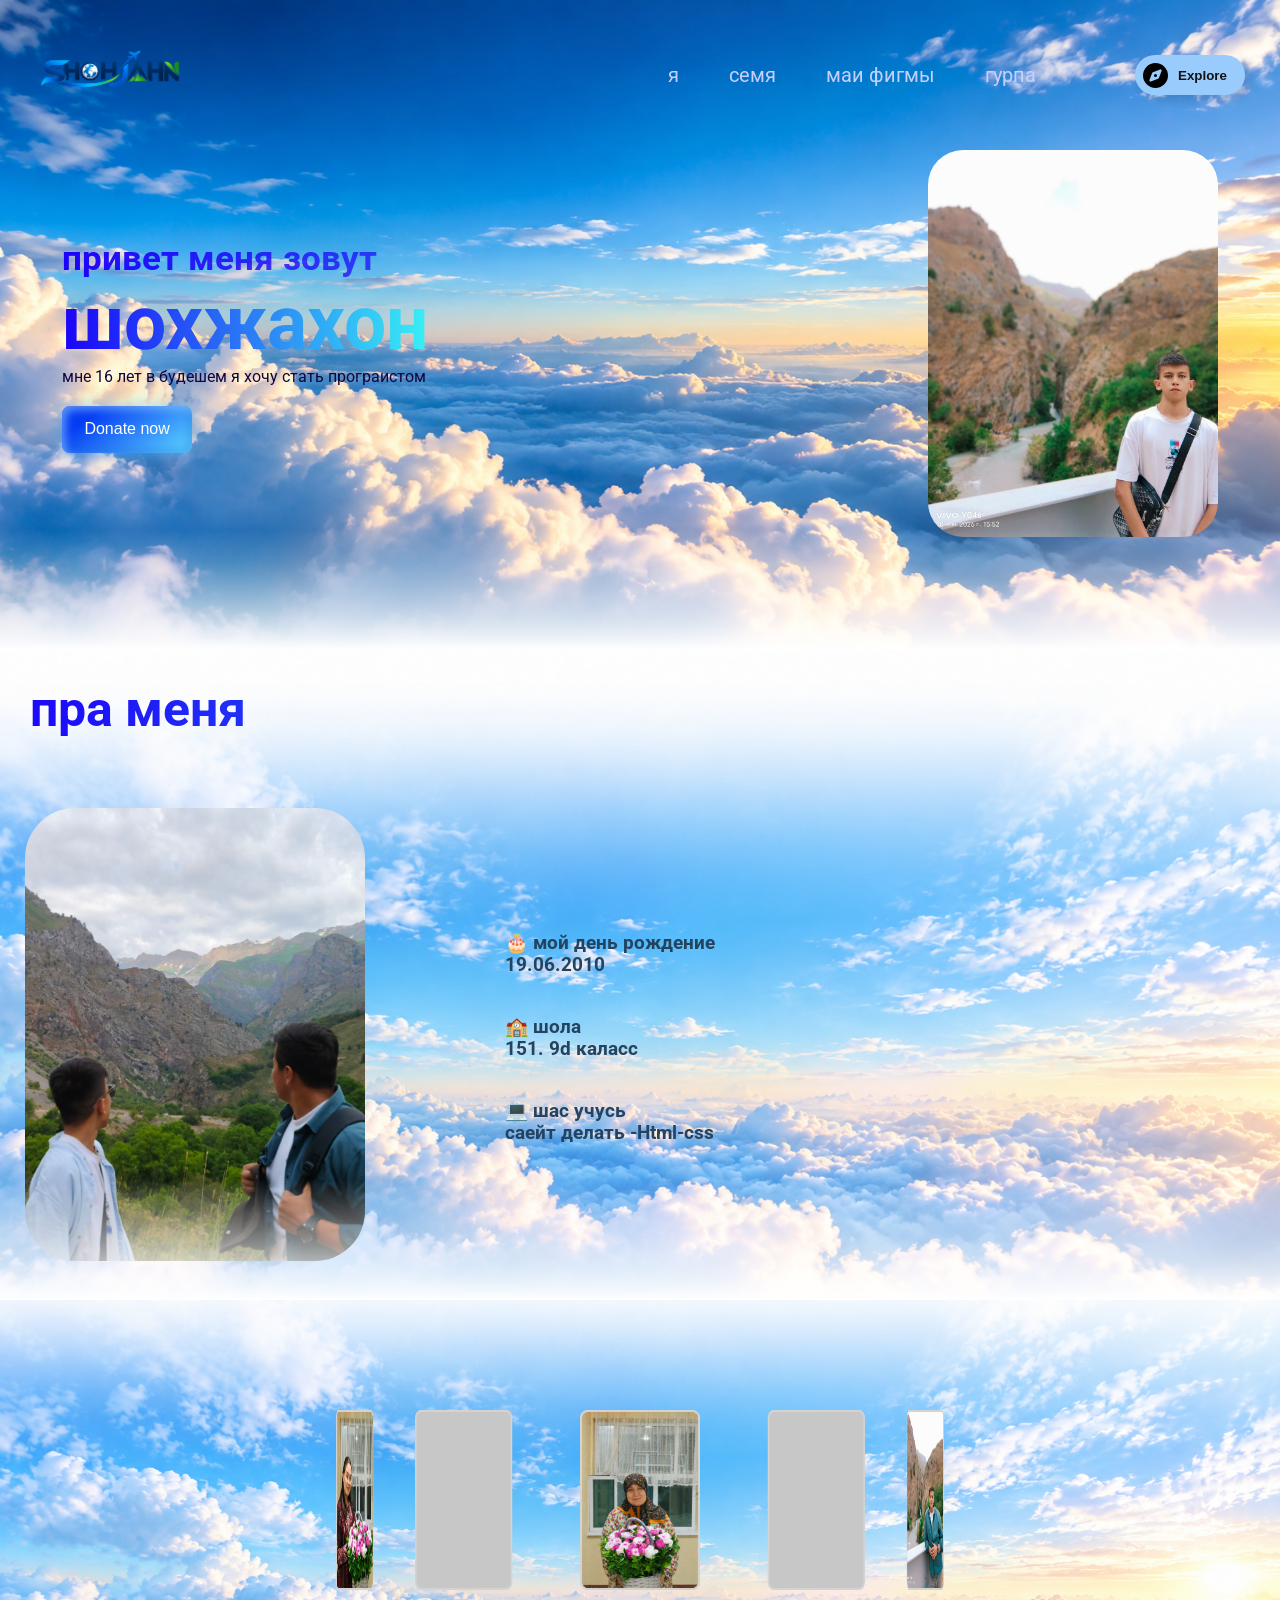
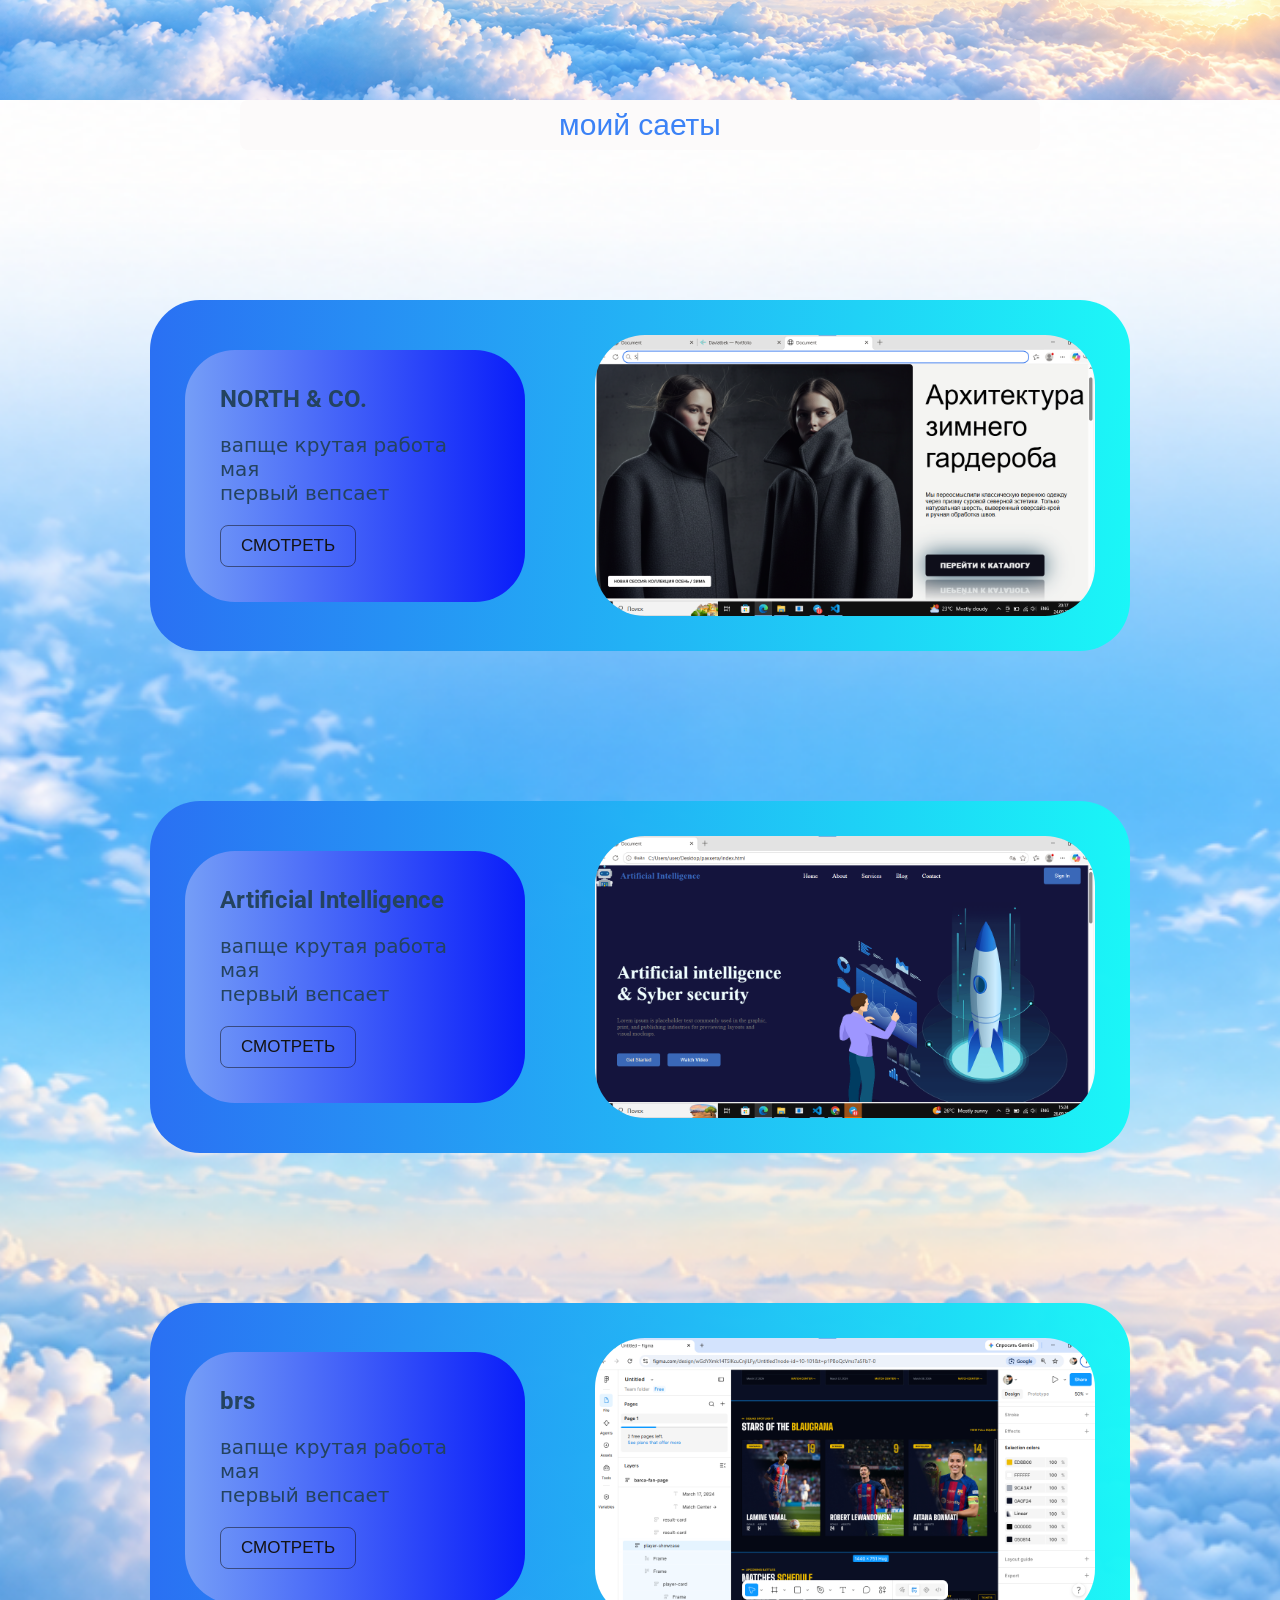
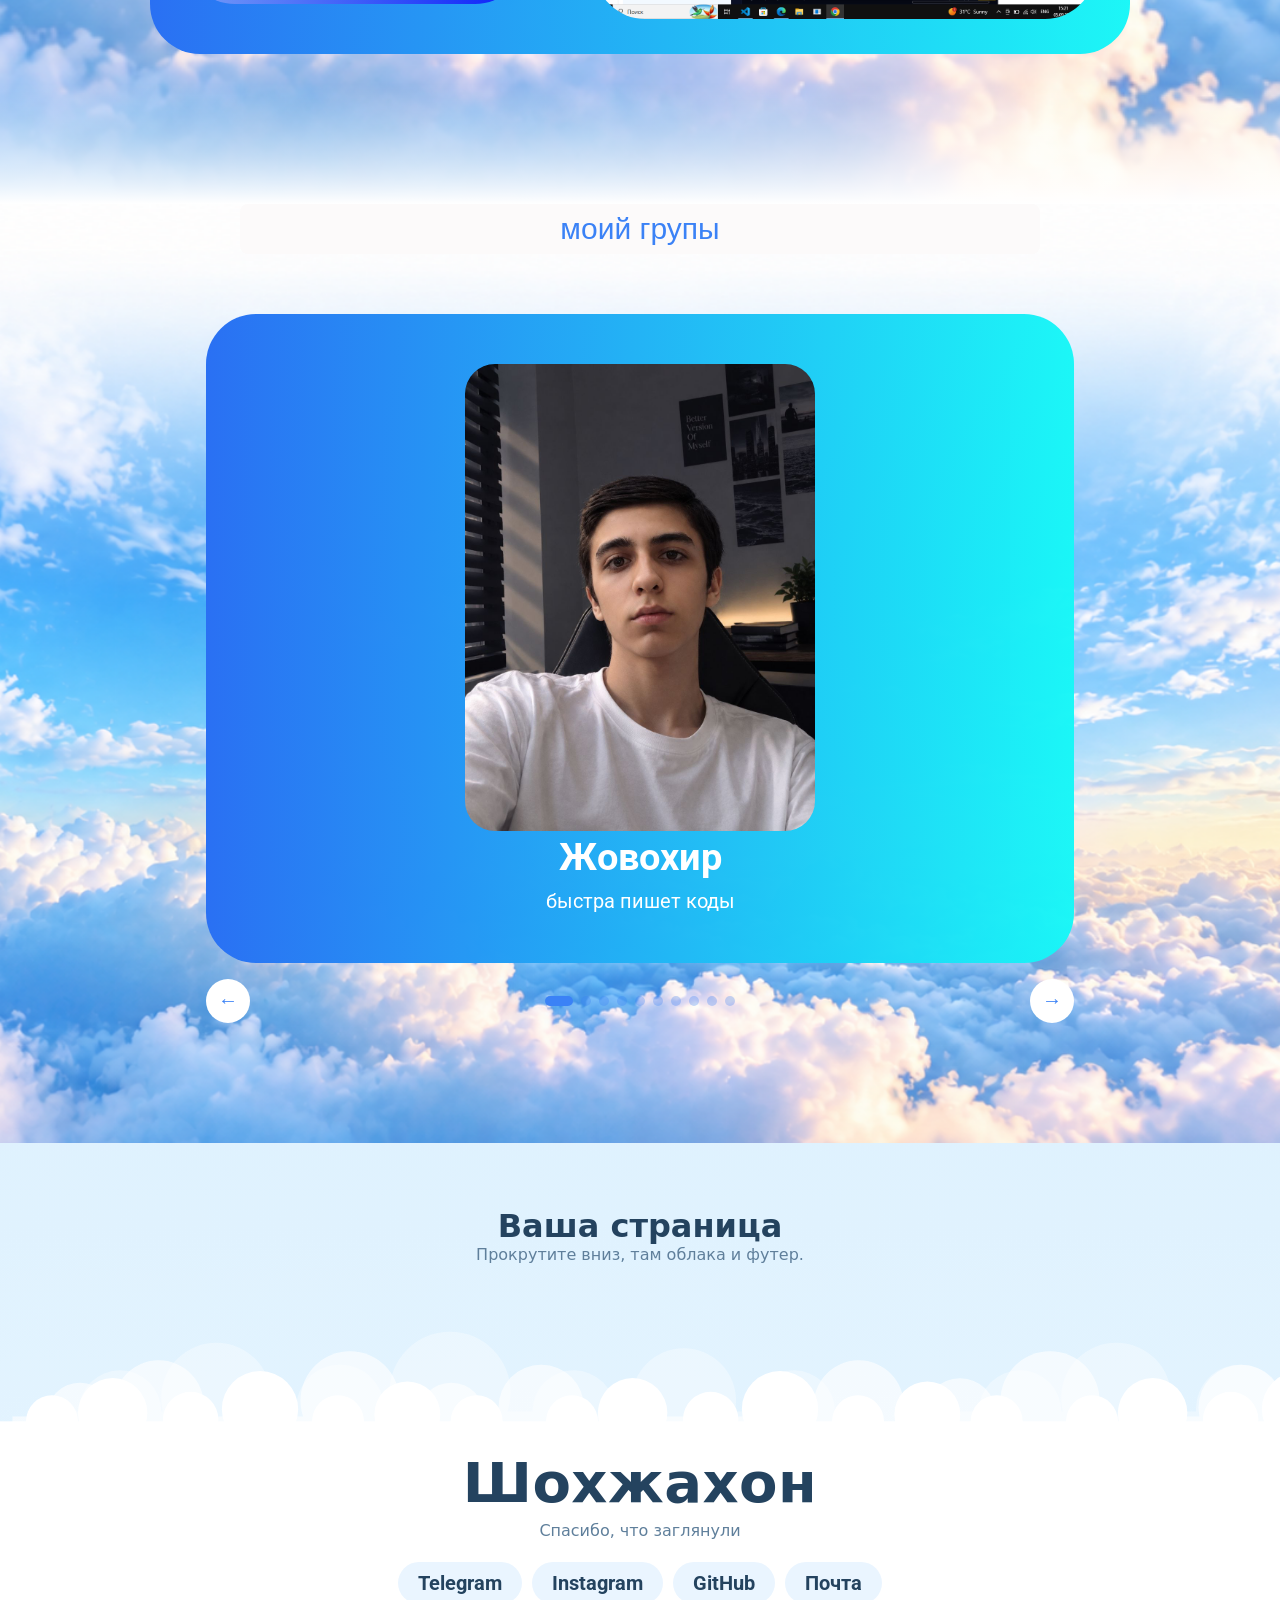
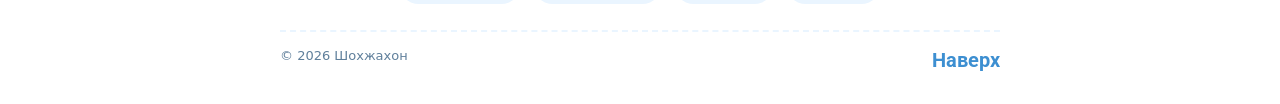
==== commit 8b07c214: "first commit" ====
--- a/index.html
+++ b/index.html
@@ -100,18 +100,16 @@
         <div class="card-3d">
           <div>  <img class="img__ff" src="./ChatGPT Image 9 окт. 2026 г., 17_29_18.png" alt=""> </div>
           <div>
-            <img class="img__ff" src="./ChatGPT Image 9 окт. 2026 г., 17_34_10.png" alt="">
           </div>
           <div><img class="img__ff" src="./kkkkkkk.jpg" alt=""></div>
-          <div><img class="img__ff" src="./ppppppp.jpg" alt=""></div>
+          <div></div>
           <div><img class="img__ff" src="./gggg.jpg" alt=""></div>
-          <div> <img class="img__ff" src="./zzzzzz.jpg" alt=""></div>
+          <div> </div>
           <div>
-
-          </div>
+<img class="img__ff" src="./ppppppp.jpg" alt=""></div>
           <div></div>
-          <div></div>
-          <div></div>
+          <div><img class="img__ff" src="./ChatGPT Image 9 окт. 2026 г., 17_34_10.png" alt=""></div>
+          <div> </div>
         </div>
 
       </div>
@@ -123,41 +121,41 @@
         </center>
         <div class="card1">
           <div class="fon8">
-            <h2 class="h2__gg">rent car sayti</h2>
+            <h2 class="h2__gg">NORTH & CO.</h2>
             <p class="p__rr">
               вапще крутая работа мая <br />
               первый вепсает
             </p>
             <!-- From Uiverse.io by zjssun -->
             <a href="https://inp-iota.vercel.app/">
-              <button class="btn2">Button</button>
+              <button class="btn2">смотреть</button>
             </a>
           </div>
           <img class="img_k" src="./imges/ggggg.png" alt="" />
         </div>
         <div class="card1">
           <div class="fon8">
-            <h2 class="h2__gg">rent car sayti</h2>
+            <h2 class="h2__gg">Artificial Intelligence</h2>
             <p class="p__rr">
               вапще крутая работа мая <br />
               первый вепсает
             </p>
             <!-- From Uiverse.io by zjssun -->
-            <a href="https://raceta-32mz.vercel.app/-0">
-              <button class="btn2">Button</button>
+            <a href="https://raceta-8t1i.vercel.app/">
+              <button class="btn2">смотреть</button>
             </a>
           </div>
           <img class="img_k" src="./imges/hhh.png" alt="" />
         </div>
         <div class="card1">
           <div class="fon8">
-            <h2 class="h2__gg">rent car sayti</h2>
+            <h2 class="h2__gg">brs</h2>
             <p class="p__rr">
               вапще крутая работа мая <br />
               первый вепсает
             </p>
             <!-- From Uiverse.io by zjssun -->
-            <button class="btn2">Button</button>
+            <button class="btn2">смотреть</button>
           </div>
           <img class="img_k" src="./imges/pppppp.png" alt="" />
         </div>
@@ -178,15 +176,15 @@
                 <center>
                   <img class="img__pp" src="./imges/ggg.jpg" alt="" />
 
-                  <h2>Жовох</h2>
-                  <p>Моя группа, где я учусь HTML и CSS.</p>
+                  <h2>Жовохир</h2>
+                  <p>быстра пишет коды</p>
                 </center>
               </div>
               <div class="grp-slide">
                 <center>
                   <img class="img__pp" src="./imges/iiiii.jpg" alt="" />
                   <h2>мухамадали</h2>
-                  <p>Короткое опис</p>
+                  <p>много старается</p>
                 </center>
               </div>
               <div class="grp-slide">
@@ -197,7 +195,7 @@
                     alt=""
                   />
                   <h2>довудбек</h2>
-                  <p>Короткое описание группы.</p>
+                  <p>умный</p>
                 </center>
               </div>
 
@@ -209,14 +207,14 @@
                     alt=""
                   />
                   <h2>шохрух</h2>
-                  <p>Короткое описание группы.</p>
+                  <p> много пишет коды</p>
                 </center>
               </div>
               <div class="grp-slide">
                 <center>
                   <img class="img__pp" src="./imges/yyy.jpg" alt="" />
                   <h2>мухаадюсуф</h2>
-                  <p>Короткое описание группы.</p>
+                  <p>много пишет коды</p>
                 </center>
               </div>
               <div class="grp-slide">
@@ -227,14 +225,14 @@
                     alt=""
                   />
                   <h2>мухамадали</h2>
-                  <p>Короткое описание группы.</p>
+                  <p>много пишет коды</p>
                 </center>
               </div>
               <div class="grp-slide">
                 <center>
                   <img class="img__pp" src="./imges/p.jpg" alt="" />
                   <h2>ботир</h2>
-                  <p>Короткое описание группы.</p>
+                  <p>много пишет коды</p>
                 </center>
               </div>
               <div class="grp-slide">
@@ -245,14 +243,14 @@
                     alt=""
                   />
                   <h2>хуснида</h2>
-                  <p>Короткое описание группы.</p>
+                  <p>много пишет коды</p>
                 </center>
               </div>
               <div class="grp-slide">
                 <center>
                   <img class="img__pp" src="./imges/зззз.jpg" alt="" />
                   <h2>сунадбек</h2>
-                  <p>Короткое описание группы.</p>
+                  <p>много пишет коды</p>
                 </center>
               </div>
               <div class="grp-slide">
@@ -263,7 +261,7 @@
                     alt=""
                   />
                   <h2>Ильйос</h2>
-                  <p>Короткое описание группы.</p>
+                  <p>много пишет коды</p>
                 </center>
               </div>
             </div>
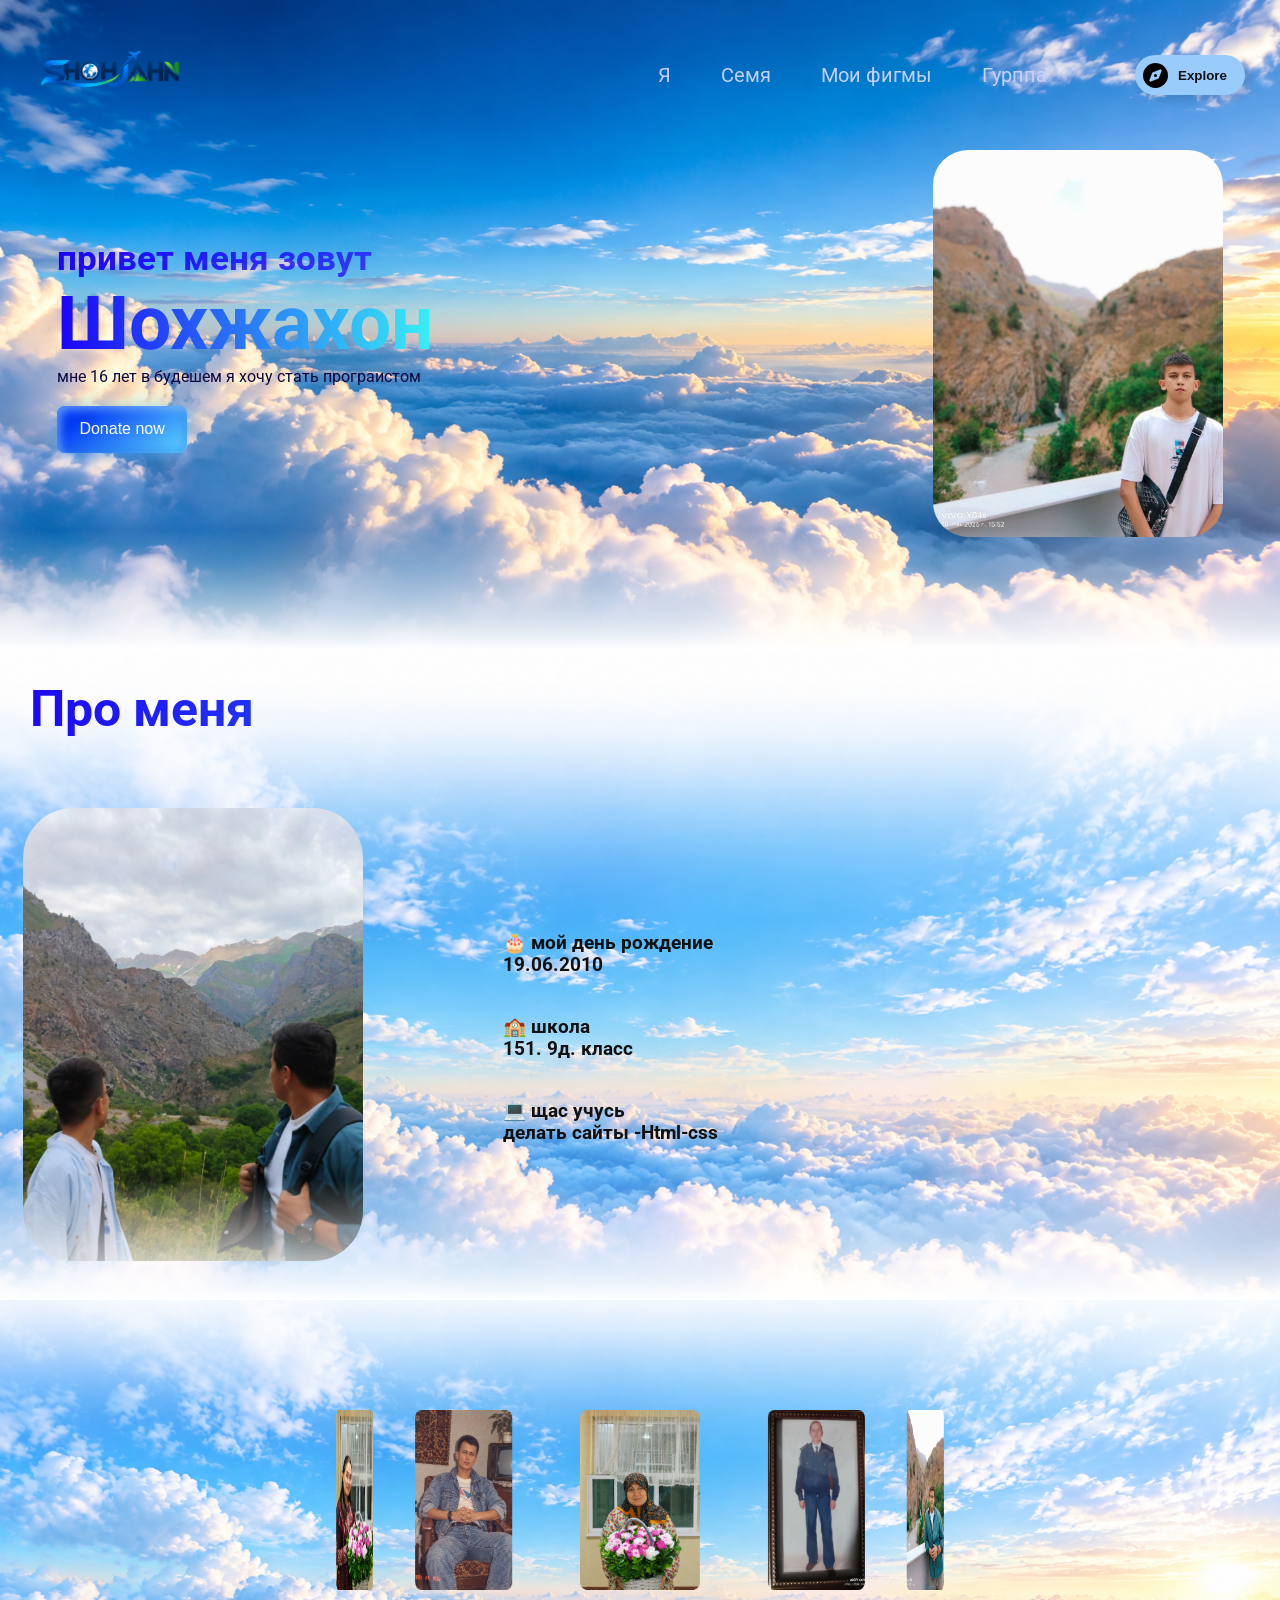
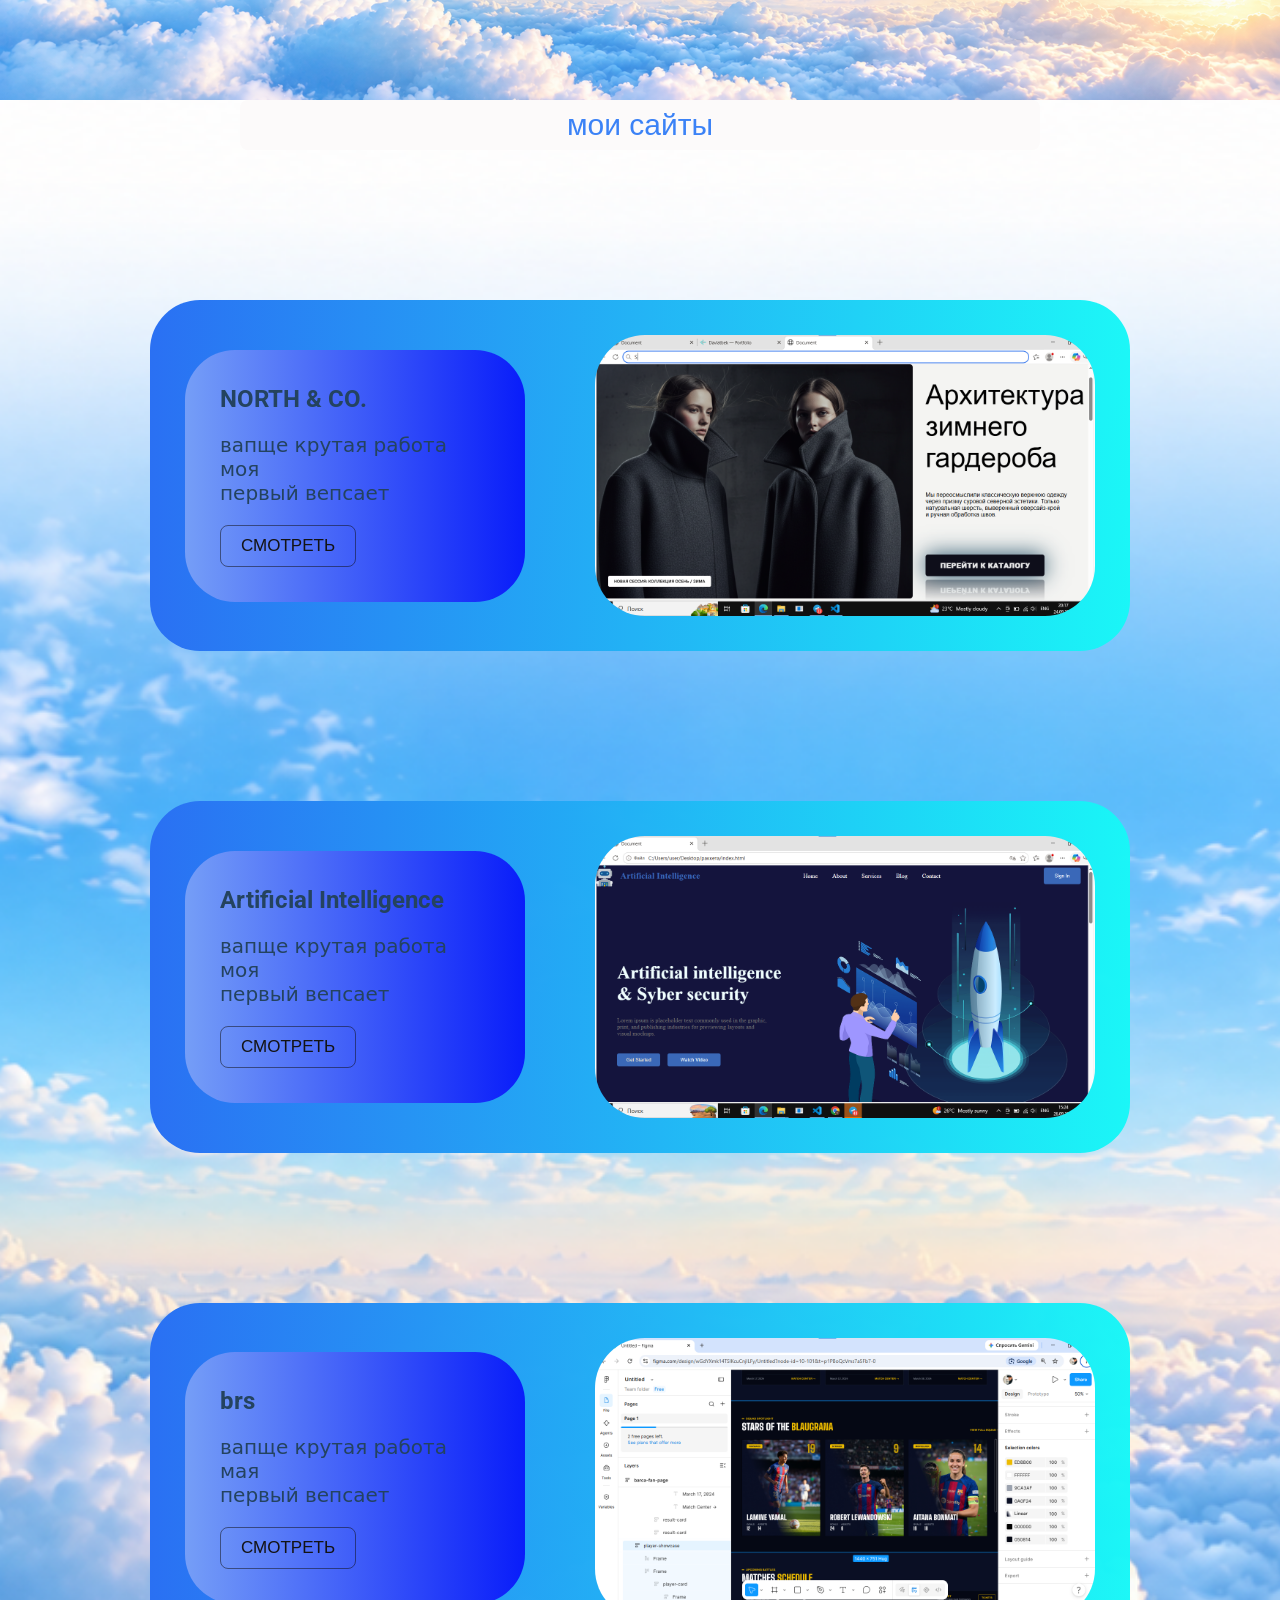
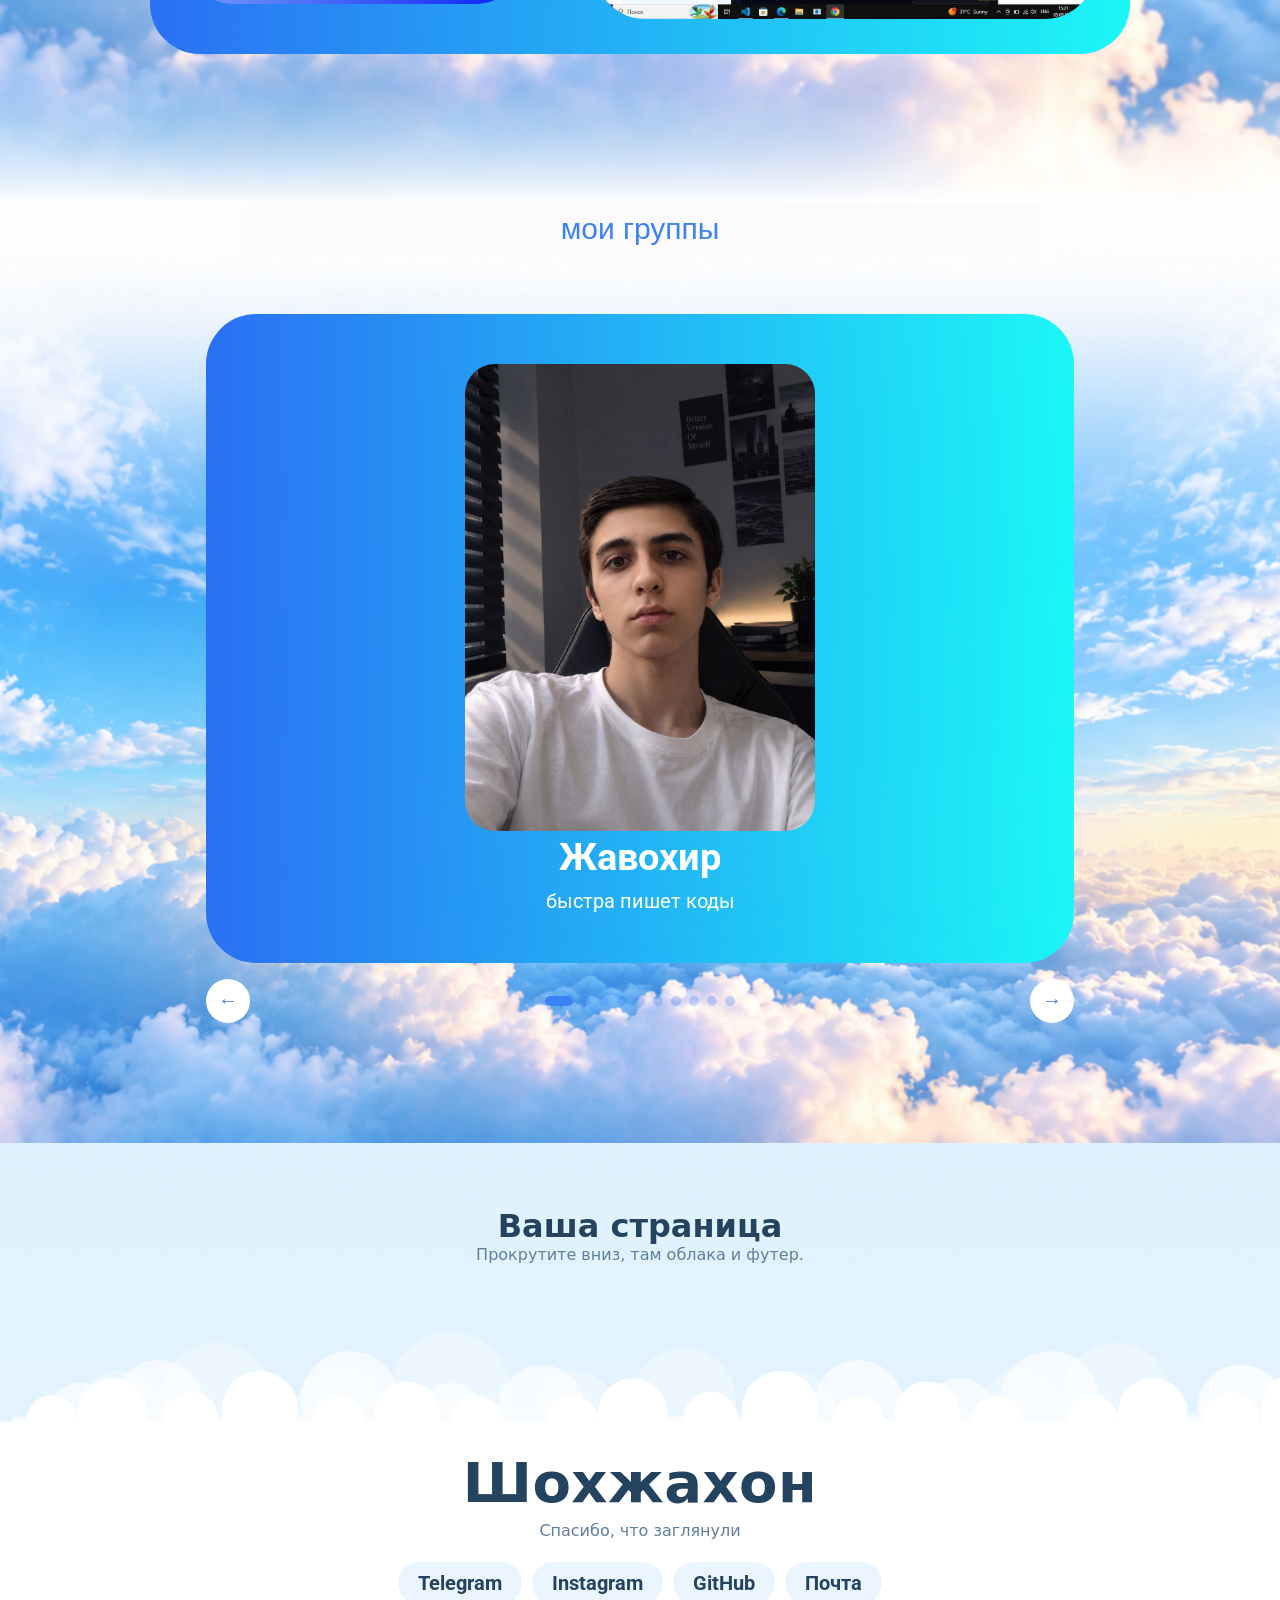
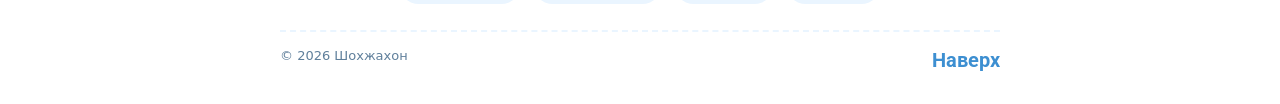
==== commit c9c7c551: "update" ====
--- a/index.html
+++ b/index.html
@@ -25,10 +25,10 @@
               alt=""
             />
             <ul class="ul__wrp">
-              <li><a href="#">я</a></li>
-              <li><a href="#">семя</a></li>
-              <li><a href="#">маи фигмы</a></li>
-              <li><a href="#">гурпа</a></li>
+              <li><a href="#">Я</a></li>
+              <li><a href="#">Семя</a></li>
+              <li><a href="#">Мои фигмы</a></li>
+              <li><a href="#">Гурппа</a></li>
             </ul>
             <!-- From Uiverse.io by vinodjangid07 -->
             <button class="btn">
@@ -52,7 +52,7 @@
           <div class="hero">
             <div>
               <h2 class="h2_wrp">привет меня зовут</h2>
-              <h1 class="h1_wrp">шохжахон</h1>
+              <h1 class="h1_wrp">Шохжахон</h1>
               <p class="p-r">мне 16 лет в будешем я хочу стать програистом</p>
               <!-- From Uiverse.io by Allyhere -->
               <button class="btn-donate">Donate now</button>
@@ -66,14 +66,14 @@
     </div>
     <section class="fon1">
       <div class="contoiner">
-        <h1 class="wrp__h1">пра меня</h1>
+        <h1 class="wrp__h1">Про меня</h1>
         <div class="hero_wrp">
           <div>
             <img class="gh" src="./imges/kkkk.jpg" alt="" />
           </div>
           <div>
             <h2 class="wrp__h2" data-aos="fade-left">
-              Привет! Меня зовут шохжахон, я ученик 10-д класса 151 школы.
+              Привет! Меня зовут Шохжахон, я ученик 10-д класса 151 школы.
               <br />
               Уже 3 месяца учусь программированию на PDP Junior и мечтаю <br />
               в будущем стать профессиональным программистом.
@@ -83,12 +83,12 @@
               19.06.2010
             </h3>
             <h3 class="pr" data-aos="fade-left">
-              🏫 шола <br />
-              151. 9d каласс
+              🏫 школа <br />
+              151. 9д. класс
             </h3>
             <h3 class="pr" data-aos="fade-left">
-              💻 шас учусь <br />
-              саейт делать -Html-css
+              💻 щас учусь <br />
+              делать сайты -Html-css
             </h3>
           </div>
         </div>
@@ -117,13 +117,13 @@
     <section class="fon2">
       <div class="contoiner">
         <center>
-          <button class="h1__gg">моий саеты</button>
+          <button class="h1__gg">мои сайты</button>
         </center>
         <div class="card1">
           <div class="fon8">
             <h2 class="h2__gg">NORTH & CO.</h2>
             <p class="p__rr">
-              вапще крутая работа мая <br />
+              вапще крутая работа моя <br />
               первый вепсает
             </p>
             <!-- From Uiverse.io by zjssun -->
@@ -137,7 +137,7 @@
           <div class="fon8">
             <h2 class="h2__gg">Artificial Intelligence</h2>
             <p class="p__rr">
-              вапще крутая работа мая <br />
+              вапще крутая работа моя <br />
               первый вепсает
             </p>
             <!-- From Uiverse.io by zjssun -->
@@ -166,7 +166,7 @@
       <div class="contoiner">
         <div>
           <center>
-            <button class="h1__gg">моий групы</button>
+            <button class="h1__gg">мои группы</button>
           </center>
         </div>
         <div class="grp" role="region" aria-label="Мои группы">
@@ -176,14 +176,14 @@
                 <center>
                   <img class="img__pp" src="./imges/ggg.jpg" alt="" />
 
-                  <h2>Жовохир</h2>
+                  <h2>Жавохир</h2>
                   <p>быстра пишет коды</p>
                 </center>
               </div>
               <div class="grp-slide">
                 <center>
                   <img class="img__pp" src="./imges/iiiii.jpg" alt="" />
-                  <h2>мухамадали</h2>
+                  <h2>мухаммадали</h2>
                   <p>много старается</p>
                 </center>
               </div>
@@ -213,7 +213,7 @@
               <div class="grp-slide">
                 <center>
                   <img class="img__pp" src="./imges/yyy.jpg" alt="" />
-                  <h2>мухаадюсуф</h2>
+                  <h2>мухаммадюсуф</h2>
                   <p>много пишет коды</p>
                 </center>
               </div>
@@ -224,7 +224,7 @@
                     src="./imges/IMG_20260926_154839.jpg"
                     alt=""
                   />
-                  <h2>мухамадали</h2>
+                  <h2>мухаммадали</h2>
                   <p>много пишет коды</p>
                 </center>
               </div>
@@ -249,7 +249,7 @@
               <div class="grp-slide">
                 <center>
                   <img class="img__pp" src="./imges/зззз.jpg" alt="" />
-                  <h2>сунадбек</h2>
+                  <h2>суннатбек</h2>
                   <p>много пишет коды</p>
                 </center>
               </div>
@@ -260,7 +260,7 @@
                     src="./imges/image_2026-09-26_17-02-44.png"
                     alt=""
                   />
-                  <h2>Ильйос</h2>
+                  <h2>Илёс</h2>
                   <p>много пишет коды</p>
                 </center>
               </div>
--- a/main.css
+++ b/main.css
@@ -758,6 +758,7 @@
   transform-style: preserve-3d;
   animation: autoRun3d 20s linear infinite;
   will-change: transform;
+
 }
 
 .card-3d div {
@@ -774,12 +775,15 @@
   transition-duration: 200ms;
   will-change: transform, filter;
   overflow: hidden;
+  background: none;
+  border:none;
 }
 
 .card-3d div img {
   width: 100%;
   height: 100%;
   object-fit: cover;
+ 
 }
 
 .card-3d:hover,
@@ -838,4 +842,10 @@
 }
 .img__ff{
   width: 120px;
+}
+.pr{
+  color: #111;
+}
+.wrp__h2{
+  color: #111;
 }
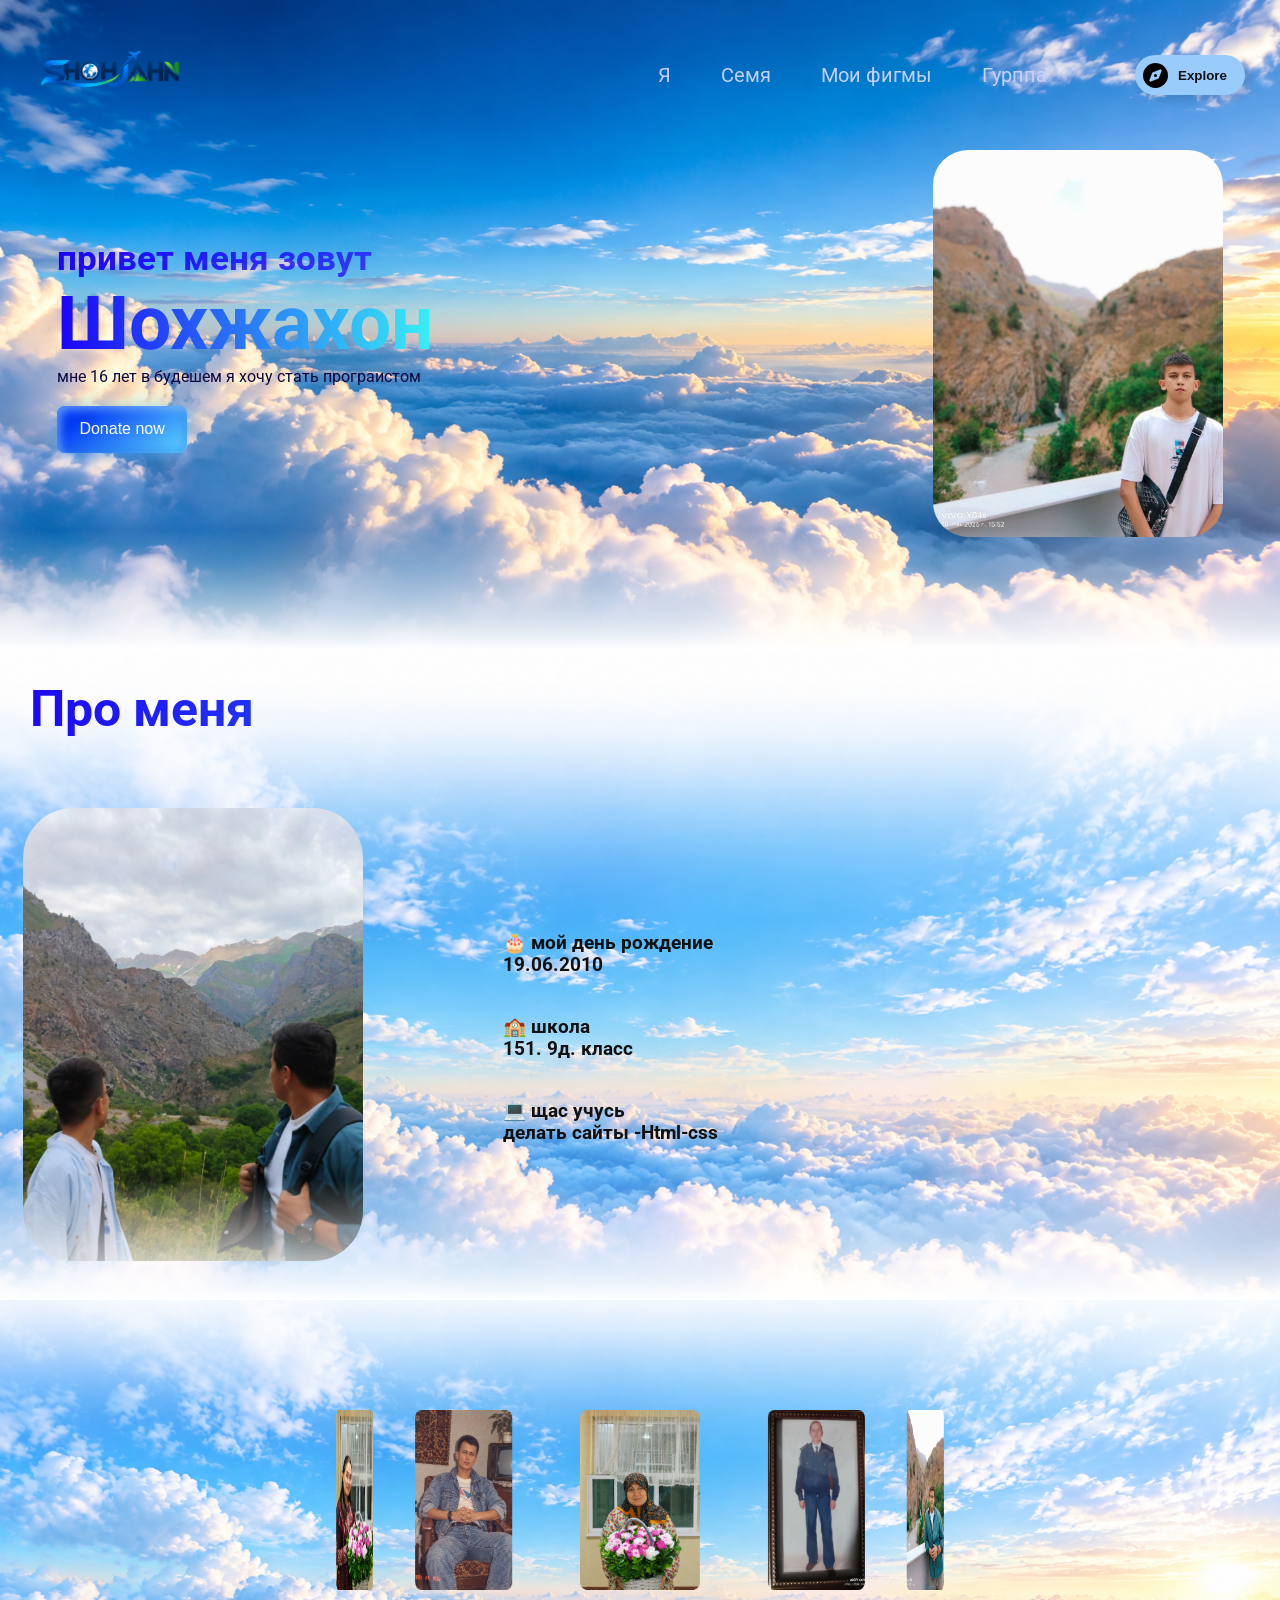
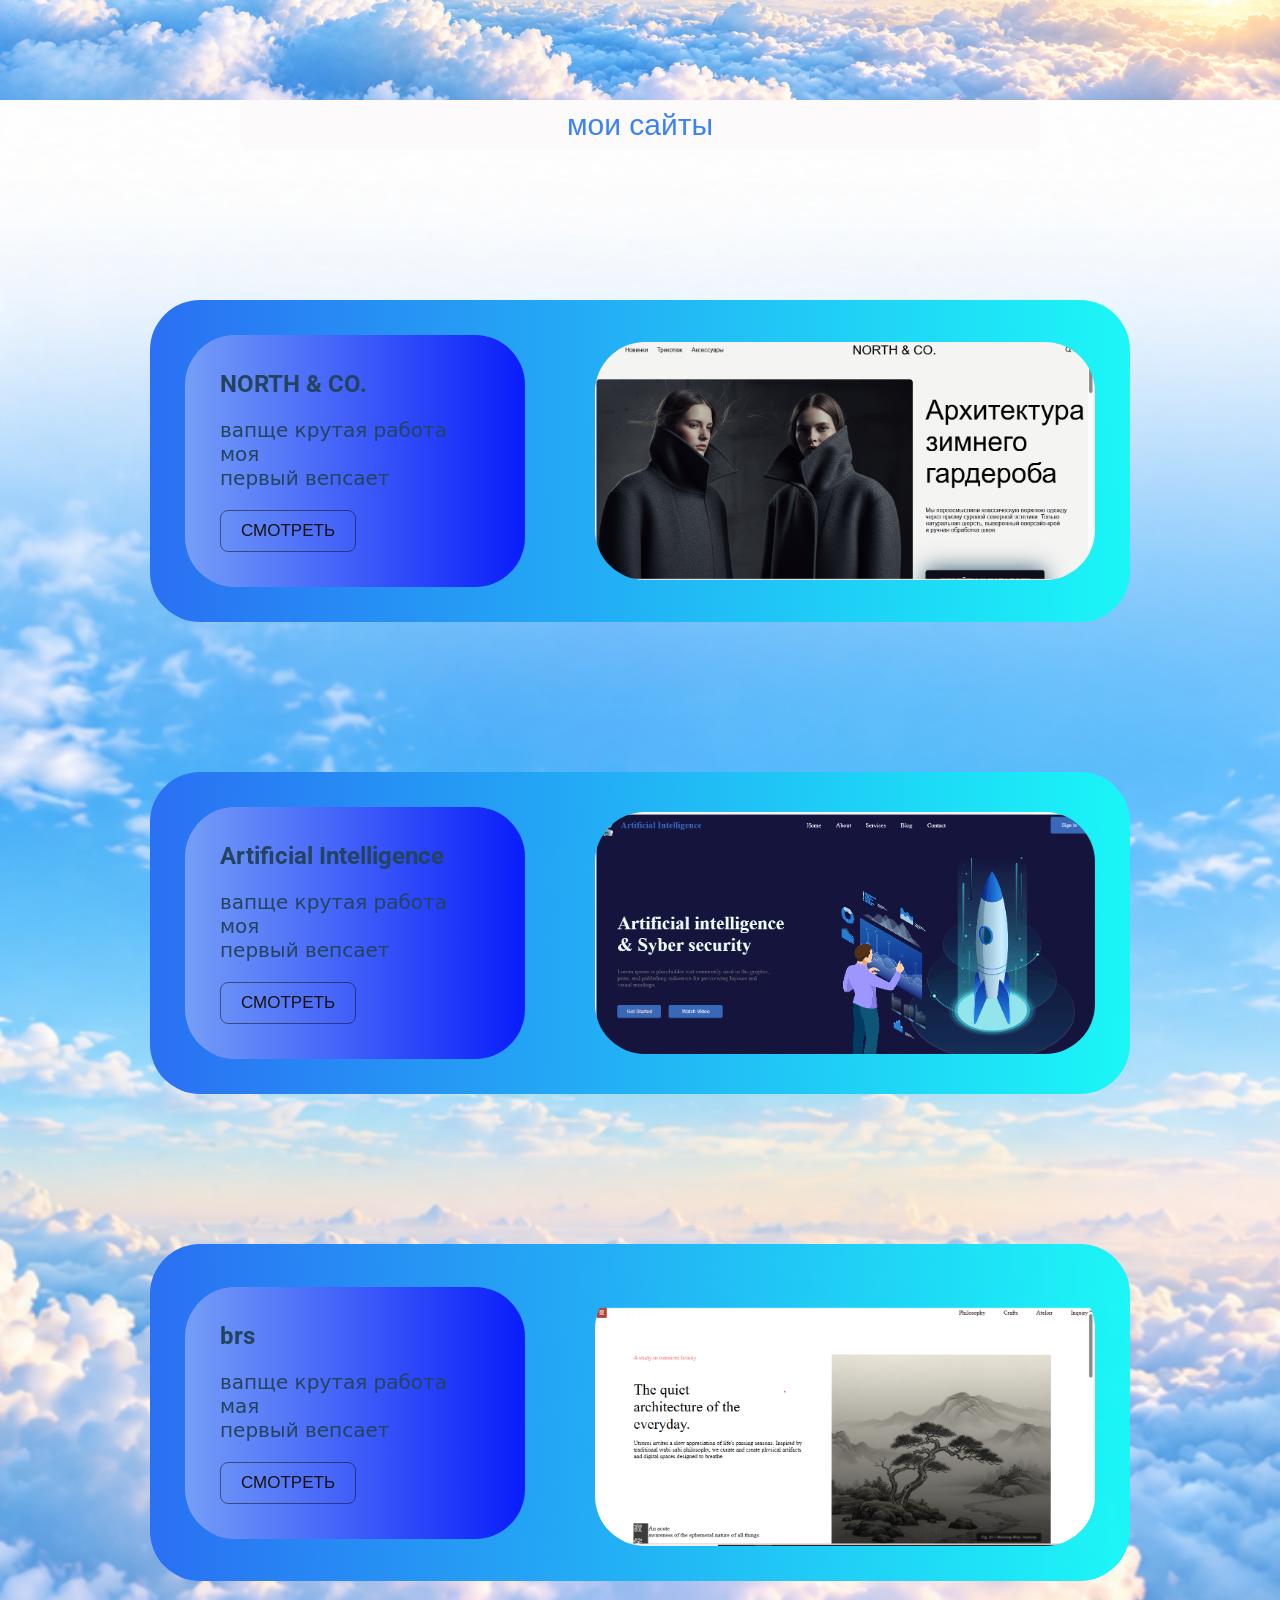
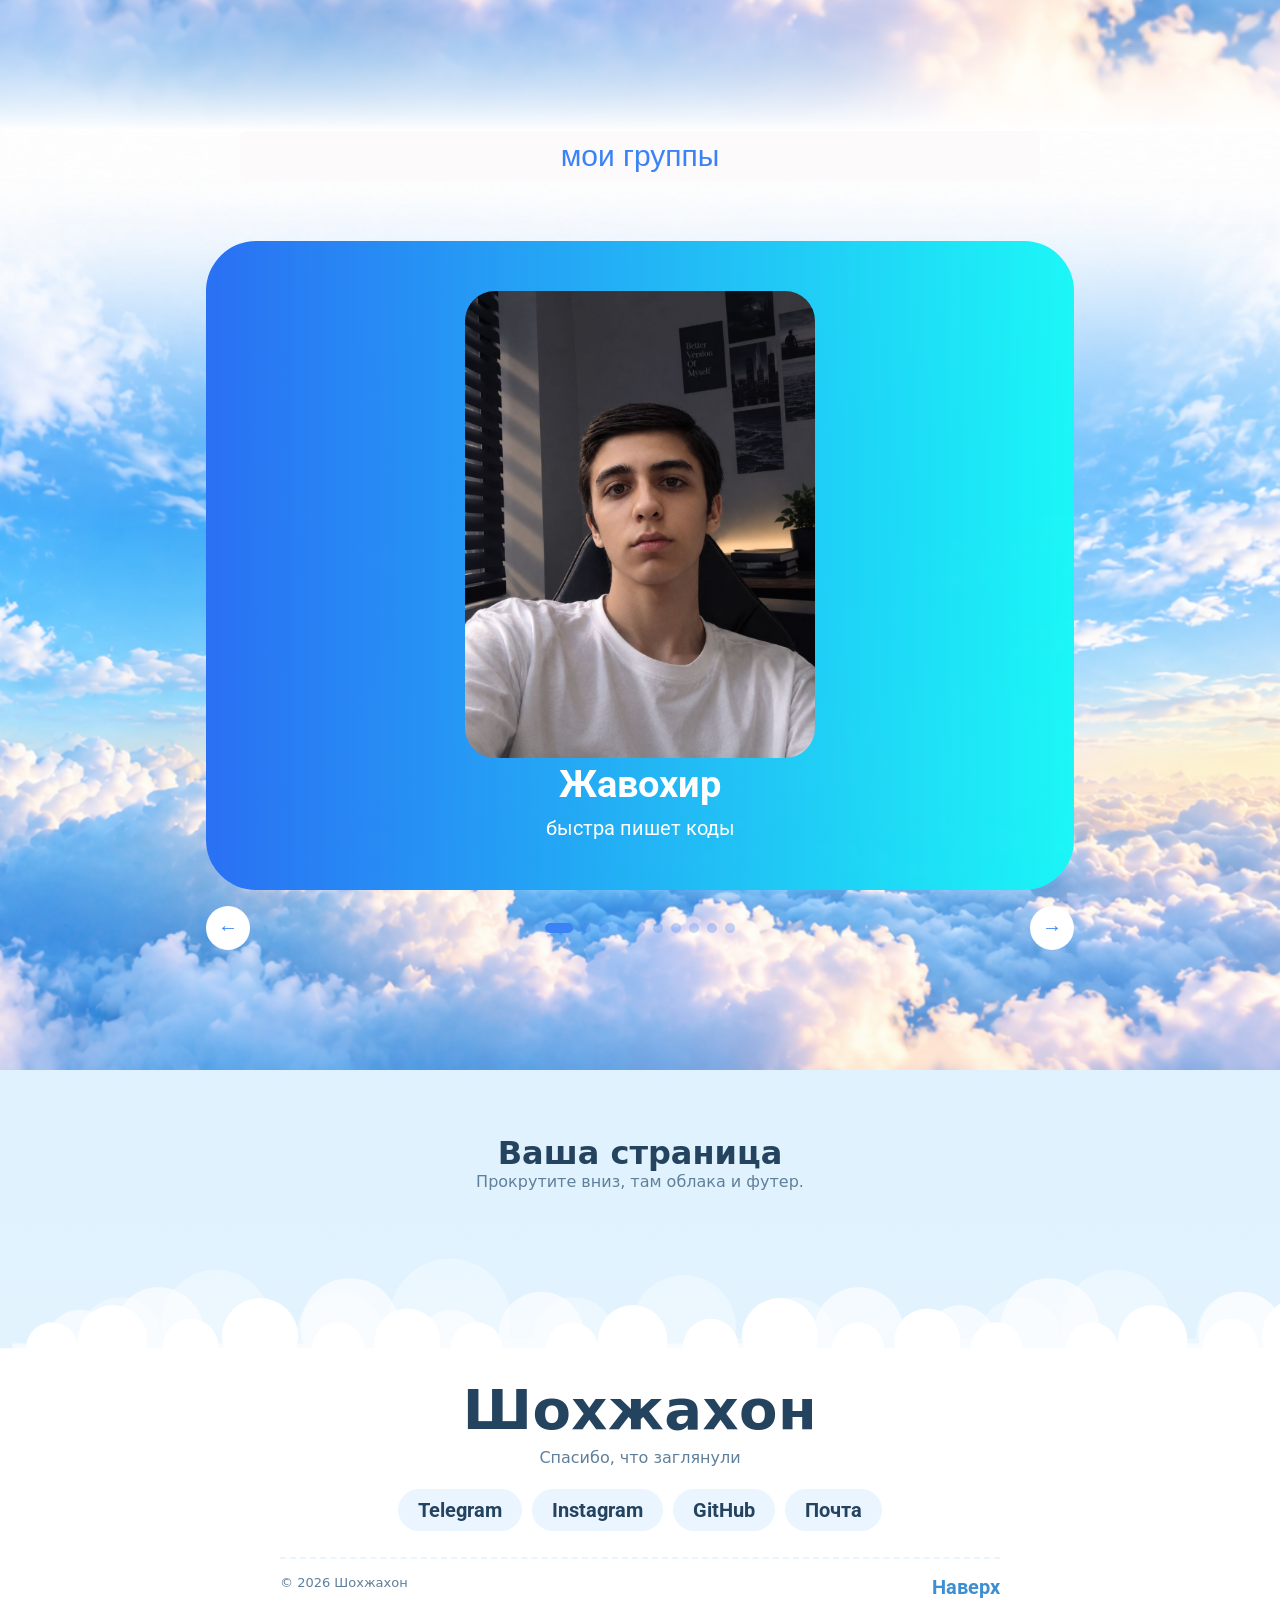
==== commit 38321688: "update" ====
--- a/index.html
+++ b/index.html
@@ -131,7 +131,7 @@
               <button class="btn2">смотреть</button>
             </a>
           </div>
-          <img class="img_k" src="./imges/ggggg.png" alt="" />
+          <img class="img_k" src="./wwwww.png" alt="" />
         </div>
         <div class="card1">
           <div class="fon8">
@@ -145,7 +145,7 @@
               <button class="btn2">смотреть</button>
             </a>
           </div>
-          <img class="img_k" src="./imges/hhh.png" alt="" />
+          <img class="img_k" src="./mmmm.png" alt="" />
         </div>
         <div class="card1">
           <div class="fon8">
@@ -157,7 +157,7 @@
             <!-- From Uiverse.io by zjssun -->
             <button class="btn2">смотреть</button>
           </div>
-          <img class="img_k" src="./imges/pppppp.png" alt="" />
+          <img class="img_k" src="./bmw.png" alt="" />
         </div>
       </div>
     </section>
